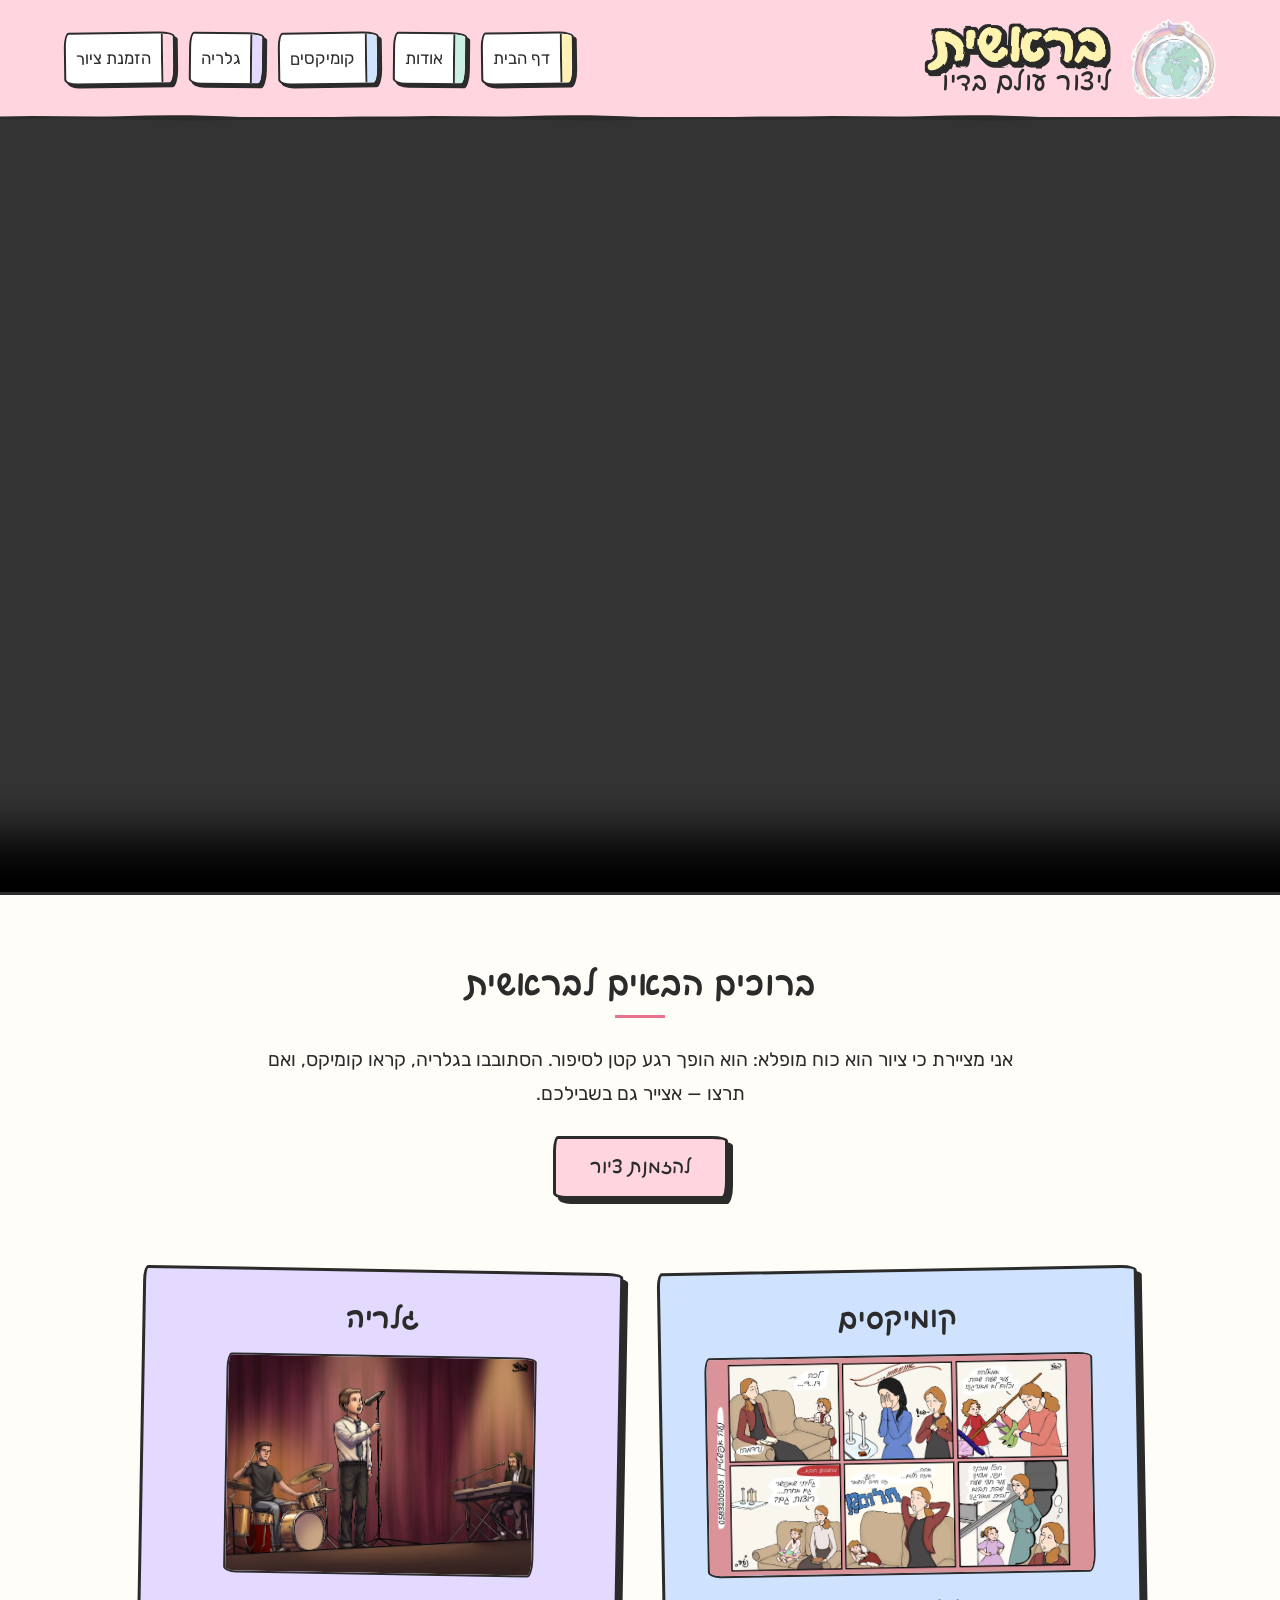
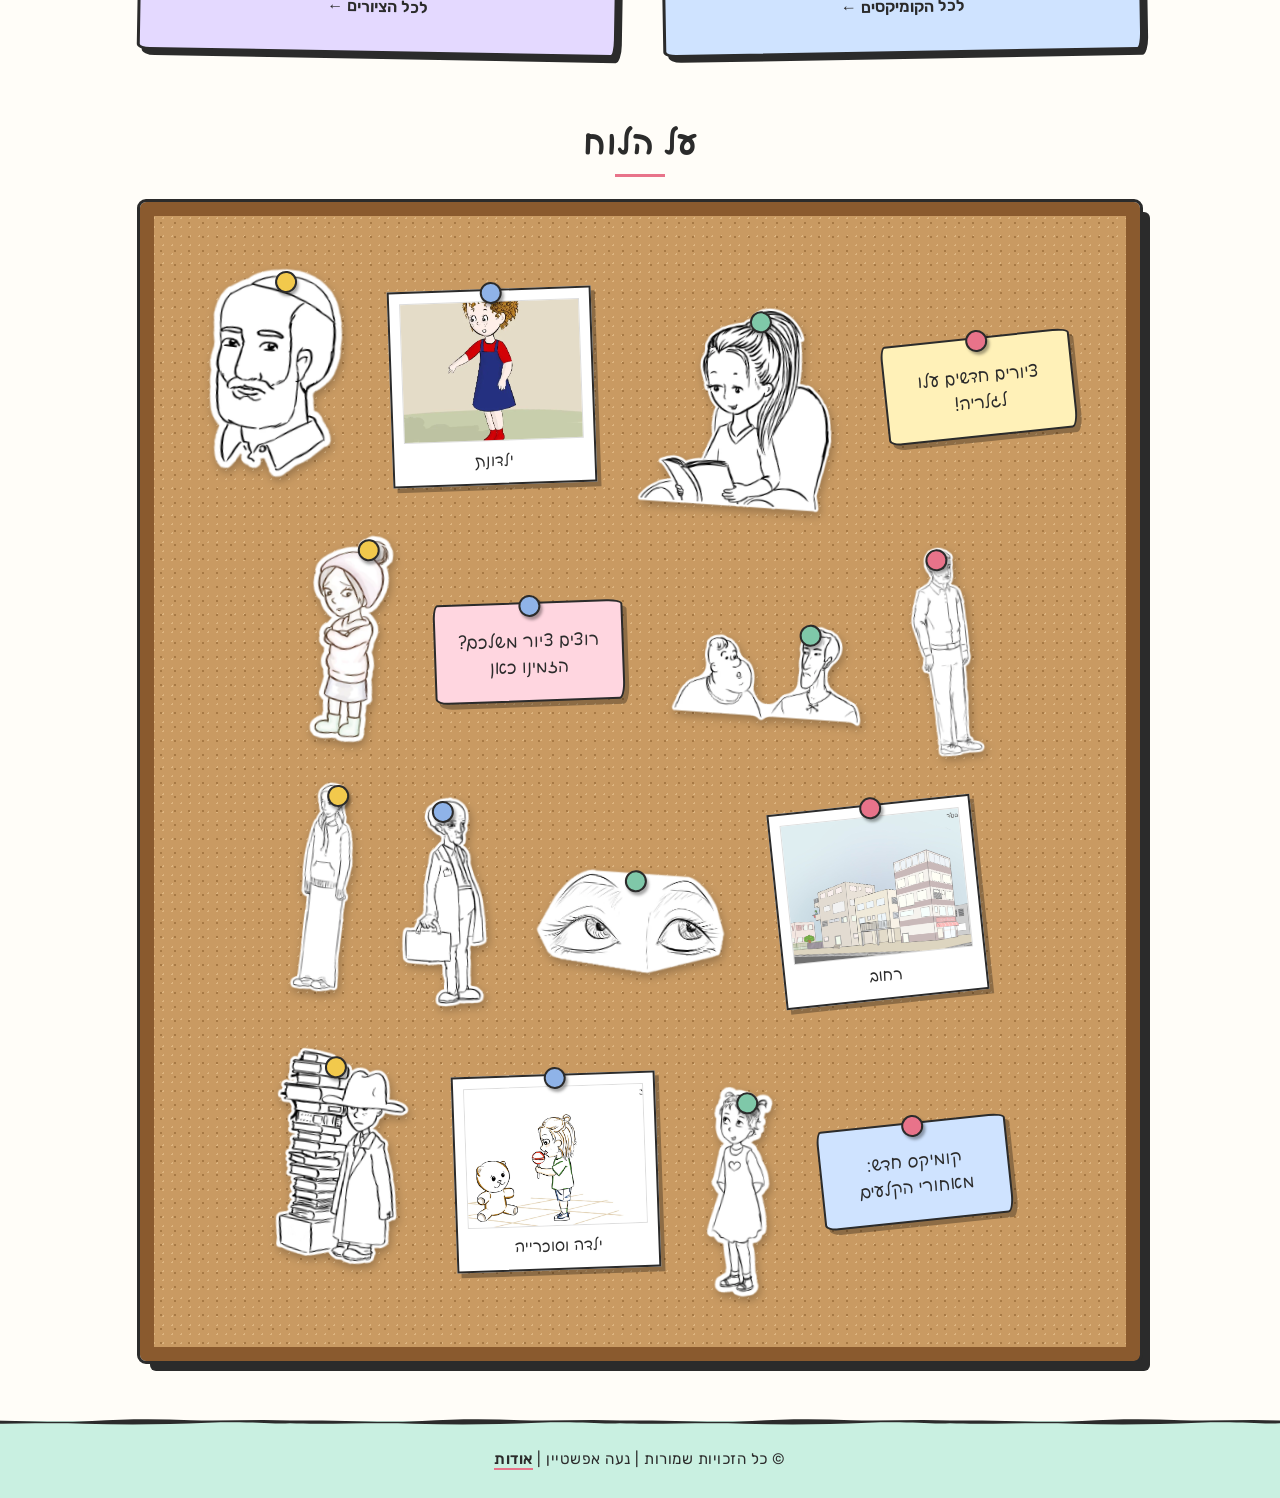
==== index.html @ 01d3e65c "Add explanatory comments to HTML and CSS files" ====
<!DOCTYPE html>
<!-- DOCTYPE: אומר לדפדפן שזה מסמך HTML5, כדי שיציג אותו לפי התקן העדכני -->

<!-- lang="he": שפת הדף עברית (עוזר לקוראי מסך ולמנועי חיפוש).
     dir="rtl": כיוון הכתיבה מימין לשמאל, כך שכל הדף "מתחיל" מצד ימין -->
<html lang="he" dir="rtl">

<!-- ===== head: מידע על הדף. שום דבר כאן לא מוצג בתוך הדף עצמו ===== -->
<head>
    <!-- קידוד התווים: UTF-8 מאפשר להציג עברית ותווים מיוחדים בלי ג'יבריש -->
    <meta charset="UTF-8">

    <!-- viewport: חובה לאתר רספונסיבי. אומר לטלפון להציג את הדף ברוחב המסך האמיתי
         ולא "להקטין" אתר של מחשב. בלי השורה הזו ה-media queries לא יעבדו נכון בטלפון -->
    <meta name="viewport" content="width=device-width, initial-scale=1.0">

    <!-- הכותרת שמופיעה בלשונית של הדפדפן -->
    <title>דף הבית | בראשית</title>

    <!-- favicon: האייקון הקטן שמופיע בלשונית ליד הכותרת -->
    <link rel="icon" href="favicon.ico">

    <!-- קובץ העיצוב המשותף לכל הדפים (צבעים, גופנים, כותרת עליונה, תפריט, כותרת תחתונה).
         הנתיב מתחיל ב-css/ כי index.html נמצא בתיקייה הראשית -->
    <link rel="stylesheet" href="css/style.css">

    <!-- עיצובים ששייכים רק לדף הזה. הוא נטען אחרי style.css,
         ולכן כלל כאן יכול "לדרוס" כלל משותף עם אותו סלקטור -->
    <link rel="stylesheet" href="css/index.css">
</head>

<!-- ===== body: כל מה שמוצג בדף ===== -->
<body>
    <!-- פילטר SVG לשם האתר: קו מתאר "חי" ורועד כמו דיו, וצל מודפס.
         ה-SVG עצמו לא נראה (class="svg-defs" מקטין אותו לגודל 0 ב-CSS).
         הוא רק "מגדיר" פילטר בשם ink-outline, וה-CSS מפעיל אותו על שם האתר
         בעזרת filter: url(#ink-outline).
         aria-hidden="true": קוראי מסך מדלגים עליו, כי אין בו תוכן -->
    <svg class="svg-defs" aria-hidden="true">
        <!-- x, y, width, height: מגדילים את "השטח" של הפילטר מעבר לאותיות,
             כדי שהקו והצל שבולטים החוצה לא ייחתכו -->
        <filter id="ink-outline" x="-10%" y="-20%" width="125%" height="150%">
            <!-- רעש אקראי שגורם לקווים "לרעוד" -->
            <feTurbulence type="fractalNoise" baseFrequency="0.06" numOctaves="2" seed="4" result="noise"/>
            <!-- קו המתאר: צורת האותיות מורחבת ב-3 פיקסלים -->
            <feMorphology in="SourceAlpha" operator="dilate" radius="3" result="thick"/>
            <!-- מזיזים את הצורה המורחבת לפי הרעש, כך שהקו לא ישר לגמרי -->
            <feDisplacementMap in="thick" in2="noise" scale="4" result="wobbly"/>
            <!-- צובעים את הקו בצבע הדיו (אפור כהה מאוד) -->
            <feFlood flood-color="#2b2b2b" result="ink"/>
            <feComposite in="ink" in2="wobbly" operator="in" result="outline"/>
            <!-- צל מודפס: אותו קו, מוזז הצידה -->
            <feOffset in="outline" dx="3" dy="3" result="shadow"/>
            <!-- המילוי הצבעוני רועד יחד עם הקו -->
            <feDisplacementMap in="SourceGraphic" in2="noise" scale="4" result="fill"/>
            <!-- מניחים את השכבות זו על זו: למטה הצל, מעליו הקו, ולמעלה המילוי -->
            <feMerge>
                <feMergeNode in="shadow"/>
                <feMergeNode in="outline"/>
                <feMergeNode in="fill"/>
            </feMerge>
        </filter>
    </svg>

    <!-- ===== header: הכותרת הראשית. זהה בכל דפי האתר =====
         ב-CSS היא flex בשורה: לוגו, שם האתר ותפריט זה לצד זה -->
    <header>
        <!-- הלוגו עטוף בקישור לדף הבית, כמו שההנחיות דורשות.
             alt: טקסט חלופי שמוקרא לעיוורים ומוצג אם התמונה לא נטענת -->
        <a href="index.html"><img src="assets/images/logo.webp" alt="לוגו בראשית" class="logo"></a>

        <!-- div שמקבץ את שם האתר והסלוגן, כדי שיעמדו אחד מעל השני כיחידה אחת -->
        <div class="brand">
            <!-- h1: הכותרת החשובה ביותר בדף. יש רק h1 אחד בכל דף -->
            <h1>בראשית</h1>
            <p class="slogan">ליצור עולם בדיו</p>
        </div>

        <!-- nav: תגית סמנטית לתפריט ניווט. בתוכה רשימה לא ממוספרת (ul),
             וכל פריט ברשימה (li) הוא קישור לדף אחר.
             ב-CSS הרשימה הופכת לשורה של כפתורים (display: flex) -->
        <nav>
            <ul>
                <!-- מ-index.html נכנסים לתיקיית pages, ולכן הנתיבים מתחילים ב-pages/ -->
                <li><a href="index.html">דף הבית</a></li>
                <li><a href="pages/about.html">אודות</a></li>
                <li><a href="pages/comics.html">קומיקסים</a></li>
                <li><a href="pages/gallery.html">גלריה</a></li>
                <li><a href="pages/order.html">הזמנת ציור</a></li>
            </ul>
        </nav>
    </header>

    <!-- ===== main: התוכן המרכזי של הדף =====
         class="home": לדף הבית יש תבנית שונה (ההנחיות מאפשרות זאת):
         אין "דף" לבן אחד, וכל section מעוצב לעצמו. העיצוב ב-css/index.css -->
    <main class="home">

        <!-- 1. הסרטון פותח את הדף: מתחיל לבד, בלי קול, בלולאה -->
        <section class="hero-video">
            <!-- תכונות הסרטון:
                 controls    - מציג כפתורי ניגון, עצירה ומסך מלא
                 autoplay    - מתחיל לבד כשהדף נטען
                 muted       - בלי קול (דפדפנים מאפשרים autoplay רק לסרטון מושתק)
                 loop        - חוזר להתחלה כשהוא נגמר
                 playsinline - בטלפון מתנגן בתוך הדף ולא פותח מסך מלא -->
            <video controls autoplay muted loop playsinline>
                <!-- source: קובץ הסרטון וסוג הקובץ, כדי שהדפדפן ידע אם הוא יכול לנגן אותו -->
                <source src="assets/files/process.mp4" type="video/mp4">
                <!-- הטקסט הזה מוצג רק בדפדפן ישן שלא מכיר את תגית video -->
                הדפדפן שלך לא תומך בהצגת סרטונים.
            </video>
        </section>

        <!-- 2. ברוכים הבאים: כותרת משנה (h2), פסקה (p) וכפתור -->
        <section class="welcome">
            <h2>ברוכים הבאים לבראשית</h2>
            <p>אני מציירת כי ציור הוא כוח מופלא: הוא הופך רגע קטן לסיפור. הסתובבו בגלריה, קראו קומיקס, ואם תרצו — אצייר גם בשבילכם.</p>
            <!-- זה קישור רגיל (a), שמעוצב כמו כפתור בעזרת class="btn" -->
            <a href="pages/order.html" class="btn">להזמנת ציור</a>
        </section>

        <!-- 3. כרטיסים לשני דפי הציורים.
             כל כרטיס הוא קישור (a) אחד גדול, כך שלחיצה בכל מקום בכרטיס מעבירה לדף.
             ב-CSS: section.cards הוא flex בשורה, ובטלפון עובר לעמודה -->
        <section class="cards">
            <a href="pages/comics.html" class="card">
                <h3>קומיקסים</h3>
                <img src="assets/images/comics/shabbat-72.webp" alt="קומיקס שבת">
                <!-- span: תגית "ריקה" בלי משמעות, רק כדי לעצב את הטקסט הזה בנפרד -->
                <span>לכל הקומיקסים ←</span>
            </a>
            <a href="pages/gallery.html" class="card">
                <h3>גלריה</h3>
                <img src="assets/images/gallery/stage.jpg" alt="על הבמה">
                <span>לכל הציורים ←</span>
            </a>
        </section>

        <!-- 4. לוח השעם: מדבקות ופתקים נעוצים בנעצים.
             div.corkboard הוא flex בשורה עם גלישה (flex-wrap), כך שהפריטים
             מסתדרים בכמה שורות לפי רוחב המסך.
             יש שלושה סוגי פריטים, וכולם מקבלים class="pinned" (נעוץ בנעץ):
             - pinned note     : פתק צבעוני עם טקסט (pink / blue משנים את הצבע)
             - pinned polaroid : תמונה מודפסת עם שוליים לבנים וכיתוב
             - pinned + img.sticker : מדבקה (ציור עם שוליים לבנים ורקע שקוף)
             style="--px: ...; --py: ...;" - משתני CSS (נושא הלמידה העצמית):
             המיקום המדויק של הנעץ על הנייר של כל מדבקה, באחוזים מהרוחב ומהגובה.
             ה-CSS קורא אותם ב-var(--px) ו-var(--py). לפתקים אין משתנים,
             ולכן הנעץ שלהם במקום ברירת המחדל: באמצע הקצה העליון.
             alt="" במדבקות: הן קישוט בלבד, ולכן קורא מסך ידלג עליהן -->
        <section class="board-section">
            <h2>על הלוח</h2>
            <div class="corkboard">
                <a href="pages/gallery.html" class="pinned note">ציורים חדשים עלו לגלריה!</a>
                <a href="pages/gallery.html" class="pinned" style="--px: 57.2%; --py: 6.5%;"><img src="assets/images/stickers/reading-girl.webp" alt="" class="sticker"></a>
                <a href="pages/gallery.html" class="pinned polaroid"><img src="assets/images/gallery/curly-girl.webp" alt="ילדונת"><span>ילדונת</span></a>
                <a href="pages/comics.html" class="pinned" style="--px: 50.0%; --py: 5.6%;"><img src="assets/images/stickers/bearded-man.webp" alt="" class="sticker"></a>
                <a href="pages/gallery.html" class="pinned" style="--px: 50.0%; --py: 5.4%;"><img src="assets/images/stickers/family-father.webp" alt="" class="sticker"></a>
                <a href="pages/gallery.html" class="pinned" style="--px: 69.4%; --py: 7.9%;"><img src="assets/images/stickers/duo.webp" alt="" class="sticker"></a>
                <a href="pages/order.html" class="pinned note pink">רוצים ציור משלכם? הזמינו כאן</a>
                <a href="pages/gallery.html" class="pinned" style="--px: 63.7%; --py: 6.5%;"><img src="assets/images/stickers/winter-girl.webp" alt="" class="sticker"></a>
                <a href="pages/gallery.html" class="pinned polaroid"><img src="assets/images/gallery/street.jpg" alt="רחוב"><span>רחוב</span></a>
                <a href="pages/comics.html" class="pinned" style="--px: 49.9%; --py: 8.0%;"><img src="assets/images/stickers/eyes-3.webp" alt="" class="sticker"></a>
                <a href="pages/gallery.html" class="pinned" style="--px: 50.7%; --py: 6.0%;"><img src="assets/images/stickers/professor.webp" alt="" class="sticker"></a>
                <a href="pages/gallery.html" class="pinned" style="--px: 49.6%; --py: 5.4%;"><img src="assets/images/stickers/family-mother.webp" alt="" class="sticker"></a>
                <a href="pages/comics.html" class="pinned note blue">קומיקס חדש: מאחורי הקלעים</a>
                <a href="pages/gallery.html" class="pinned" style="--px: 50.0%; --py: 6.9%;"><img src="assets/images/stickers/family-toddler.webp" alt="" class="sticker"></a>
                <a href="pages/gallery.html" class="pinned polaroid"><img src="assets/images/gallery/girl-lollipop.jpg" alt="ילדה וסוכרייה"><span>ילדה וסוכרייה</span></a>
                <a href="pages/gallery.html" class="pinned" style="--px: 39.3%; --py: 6.9%;"><img src="assets/images/stickers/books-boy.webp" alt="" class="sticker"></a>
            </div>
        </section>

    </main>

    <!-- ===== footer: הכותרת התחתונה. זהה בכל הדפים =====
         &copy; היא "ישות" (entity) של HTML שמציגה את הסימן ©.
         כמו שההנחיות דורשות: זכויות שמורות + קישור לדף האודות -->
    <footer>
        <p>&copy; כל הזכויות שמורות | נעה אפשטיין  | <a href="pages/about.html">אודות</a></p>
    </footer>
</body>
</html>
---- css/style.css ----
/* ===== עיצוב משותף לכל דפי האתר ===== */
/* כל ששת הדפים מקושרים לקובץ הזה עם <link rel="stylesheet">.
   כאן נמצא כל מה שחוזר בכמה דפים: צבעים, גופנים, הכותרת העליונה, התפריט, התוכן המרכזי,
   הכותרת התחתונה, הכפתורים, כרטיסי המוצרים וחלון התצוגה.
   עיצוב ששייך רק לדף אחד נמצא בקובץ של אותו דף (index.css, about.css וכו').
   סגנון: סטודיו / גלריה בנגיעת קומיקס — גופן אלגנטי, צבעי פסטל, קווי דיו עבים וצל "מודפס" */

/* גופנים מגוגל-פונטס (שניהם תומכים בעברית):
   Playpen Sans Hebrew — כתב יד: שם האתר, הסלוגן, הכותרות והפתקים
   Rubik — עגול ונקי: הטקסט הרגיל, התפריט והכפתורים
   @import טוען קובץ CSS נוסף מגוגל, שמגדיר את הגופנים. הוא חייב להיות בראש הקובץ.
   wght@500;600;800: אילו עוביים של הגופן להוריד.
   display=swap: עד שהגופן נטען מוצג גופן גיבוי, כדי שהטקסט לא יהיה שקוף.
   הגופנים נטענים רק כשיש אינטרנט; בלי אינטרנט מוצג גופן הגיבוי (Arial) */
@import url('https://fonts.googleapis.com/css2?family=Playpen+Sans+Hebrew:wght@500;600;800&family=Rubik:wght@400;500;700&display=swap');

/* ----- משתנים: כל הצבעים במקום אחד. משנים כאן ← משתנה בכל האתר ----- */
/* :root הוא האלמנט הראשי של הדף (html). משתנה שמוגדר כאן מוכר בכל הדפים ובכל האלמנטים.
   שם של משתנה מתחיל תמיד בשני מקפים, ומשתמשים בו עם var(), למשל color: var(--ink) */
:root {
    /* הגופנים — משנים כאן ומשתנה בכל האתר.
       אחרי הגופן הראשי באים גופני גיבוי, למקרה שהראשי לא נטען */
    --font-hand: 'Playpen Sans Hebrew', 'Varela Round', Arial, sans-serif;
    --font-text: 'Rubik', Arial, sans-serif;

    /* צבעים בקוד הקסדצימלי: # ואחריו 6 תווים - שניים לאדום, שניים לירוק, שניים לכחול */
    --ink: #2b2b2b;          /* "דיו": טקסט, קווים ומסגרות */
    --paper: #fffdf8;        /* רקע בצבע נייר */
    --white: #ffffff;
    --pink: #ffd6e0;
    --yellow: #fff1b8;
    --mint: #c9f0e1;
    --blue: #cfe3ff;
    --lavender: #e4d9ff;
    --accent: #e8738a;       /* צבע הדגשה: ורוד-אלמוג, כהה מספיק לטקסט וקווים */

    /* משתנה יכול להשתמש במשתנה אחר: אם משנים את --ink, גם הקווים והצללים משתנים */
    --line: 3px solid var(--ink);            /* קו דיו עבה (עובי, סוג קו, צבע)  */
    --thin: 2px solid var(--ink);            /* קו דיו דק                       */
    --shadow: 5px 5px 0 var(--ink);          /* צל חד בסגנון קומיקס: 5 ימינה, 5 למטה, בלי טשטוש */

    /* פינות לא שוות — המסגרת נראית כאילו צוירה ביד ולא בסרגל.
       ב-border-radius אפשר לתת 4 ערכים (פינה-פינה), ואחרי הלוכסן עוד 4 לגובה של כל פינה,
       כך שכל פינה מקבלת עיגול "סגלגל" אחר */
    --hand: 14px 4px 18px 6px / 6px 16px 4px 20px;
    --hand-2: 5px 16px 6px 13px / 15px 5px 18px 6px;

    /* קו מכחול: עובי משתנה בין 3 ל-5 פיקסלים, נשמר כתמונת SVG בתוך ה-CSS.
       data:image/svg+xml - במקום קישור לקובץ תמונה, התמונה עצמה כתובה כאן כטקסט */
    --brush: url("data:image/svg+xml,%3Csvg xmlns='http://www.w3.org/2000/svg' width='400' height='10' viewBox='0 0 400 10' preserveAspectRatio='none'%3E%3Cpath d='M0 4 C40 2 80 5 120 3.5 S200 2 240 4.5 S330 3 400 4 L400 7 C360 8.5 300 6 250 7.5 S150 8.5 100 6.5 S30 8 0 7 Z' fill='%232b2b2b'/%3E%3C/svg%3E");
}

/* * = כל האלמנטים בדף.
   margin ו-padding מאופסים, כי לכל דפדפן יש ברירות מחדל קצת שונות.
   box-sizing: border-box - הרוחב (width) כולל את ה-padding והמסגרת,
   כך ש-width: 100% באמת נכנס ברוחב ולא בולט החוצה */
* {
    margin: 0;
    padding: 0;
    box-sizing: border-box;
}

/* body: ההגדרות הבסיסיות של כל הטקסט בדף. אלמנטים בתוכו "יורשים" את הגופן והצבע */
body {
    font-family: var(--font-text);
    font-size: 1rem;        /* rem = יחסית לגודל הגופן של הדפדפן (בדרך כלל 16px) */
    font-weight: 400;       /* עובי רגיל */
    color: var(--ink);
    line-height: 1.75;      /* גובה שורה: פי 1.75 מגודל האות, נוח לקריאה */
    background-color: var(--paper);
    position: relative;     /* המדבקות המפוזרות (position: absolute) ממוקמות ביחס ל-body */
    overflow-x: hidden;     /* מדבקה שבולטת מהצד לא תיצור גלילה לרוחב */
    /* הכותרת התחתונה תמיד בתחתית המסך, גם בדף קצר:
       min-height: 100vh - גובה מינימלי של כל המסך (vh = אחוז מגובה המסך),
       display: flex + flex-direction: column - הכותרת, התוכן והכותרת התחתונה זה מתחת לזה,
       והתוכן (container) מקבל flex: 1 ומתמלא עד הסוף */
    min-height: 100vh;
    display: flex;
    flex-direction: column;
}

/* כמה סלקטורים מופרדים בפסיק = אותו עיצוב לכולם */
h1, h2, h3 {
    font-family: var(--font-hand);
    font-weight: 600;
    line-height: 1.2;
}

/* כותרת משנה עם קו קצר בצבע ההדגשה מתחתיה */
h2 {
    font-size: 2.1rem;
    margin-bottom: 25px;
}

/* ::after - פסאודו-אלמנט: "אלמנט מדומה" שנוצר רק ב-CSS, אחרי התוכן של h2.
   content: "" חובה כדי שהוא יופיע (כאן ריק, כי רוצים רק קו).
   display: block - כדי שיהיה בשורה משלו ויקבל רוחב וגובה */
h2::after {
    content: "";
    display: block;
    width: 50px;
    height: 3px;
    margin-top: 10px;
    background-color: var(--accent);
}

h3 {
    font-size: 1.4rem;
    margin-bottom: 10px;
}

p {
    margin-bottom: 14px;
    max-width: 65ch;        /* ch = רוחב של תו אחד. שורות של עד 65 תווים — נוח לקריאה */
}

a {
    color: var(--accent);
}

/* ----- כותרת ראשית ----- */
/* flex בשורה: לוגו, שם האתר ותפריט זה לצד זה.
   align-items: center - כולם ממורכזים לגובה (ציר הרוחב של השורה).
   gap - רווח קבוע בין הפריטים.
   padding: 18px 5% - ערך ראשון למעלה ולמטה, שני לצדדים (באחוזים מרוחב המסך) */
header {
    display: flex;
    align-items: center;
    gap: 18px;
    padding: 18px 5%;
    background-color: var(--pink);
    position: sticky;       /* הכותרת נשארת למעלה בזמן גלילה */
    top: 0;                 /* ...צמודה לקצה העליון של המסך */
    z-index: 20;            /* "שכבה": מספר גבוה = מעל אלמנטים אחרים, כך שהתוכן נגלל מתחתיה */
}

/* קו המכחול מתחת לכותרת.
   position: absolute - ממוקם ביחס ל-header (שהוא sticky, ולכן משמש "אבא" למיקום).
   left: 0 ו-right: 0 - נמתח לכל הרוחב. bottom: -5px - בולט קצת מתחת לכותרת.
   background-repeat: repeat-x - תמונת המכחול חוזרת לאורך, אבל לא לגובה */
header::after {
    content: "";
    position: absolute;
    left: 0;
    right: 0;
    bottom: -5px;
    height: 9px;
    background-image: var(--brush);
    background-size: 400px 100%;
    background-repeat: repeat-x;
}

/* שם האתר: אותיות בצהוב בהיר עם קו דיו "חי" מסביב.
   header h1 - סלקטור צאצא: רק h1 שנמצא בתוך header */
header h1 {
    font-family: var(--font-hand);
    font-weight: 800;
    font-size: 3.2rem;
    letter-spacing: -1px;   /* אותיות צפופות */
    line-height: 1.1;
    padding: 0 6px;
    color: #fff3b0;         /* המילוי: צהוב בהיר */
    /* קו המתאר, הרעידה והצל מגיעים מפילטר ה-SVG שבראש כל דף (id="ink-outline") */
    filter: url(#ink-outline);
}

/* הסלוגן מתחת לשם האתר. נקודה לפני השם = סלקטור של class */
.slogan {
    margin: -6px 0 0;       /* margin שלילי מושך את הסלוגן למעלה, צמוד לשם האתר */
    font-family: var(--font-hand);
    font-weight: 500;
    font-size: 1.6rem;
    line-height: 1.2;
    letter-spacing: 0.5px;
    color: var(--ink);
}

/* תגית ה-SVG עצמה לא תופסת מקום בדף.
   (לא משתמשים ב-display: none, כי אז הדפדפן לא היה מפעיל את הפילטר שבתוכה) */
.svg-defs {
    position: absolute;
    width: 0;
    height: 0;
}

/* הלוגו. transition - כשמשהו משתנה (כאן transform), השינוי קורה בהדרגה במשך 0.4 שניות */
.logo {
    height: 80px;
    display: block;
    transition: transform 0.4s;
}

/* :hover - כשהעכבר מעל הלוגו, הוא מסתובב קצת (rotate במעלות, מינוס = נגד כיוון השעון) */
.logo:hover {
    transform: rotate(-6deg);
}

/* ----- העוטף של התוכן המרכזי ----- */
/* align-items: flex-start - התוכן מתחיל למעלה ולא נמתח לגובה.
   flex: 1 - "תגדל" ותתפוס את כל הגובה הפנוי ב-body, וכך דוחף את ה-footer למטה */
.container {
    display: flex;
    align-items: flex-start;
    padding: 50px 6%;
    flex: 1;                /* תופס את כל הגובה הפנוי ודוחף את ה-footer למטה */
}

/* התפריט בתוך הכותרת, נדחף לצד השמאלי.
   margin-right: auto - כל המקום הפנוי מימין לתפריט הופך לרווח, ולכן הוא נדחף שמאלה */
nav {
    margin-right: auto;
}

/* list-style: none - מבטל את הנקודות של הרשימה.
   flex + flex-wrap: wrap - הכפתורים בשורה, ואם אין מקום - יורדים לשורה הבאה */
nav ul {
    list-style: none;
    display: flex;
    flex-wrap: wrap;
    gap: 14px;
}

/* כל קישור בתפריט מקבל צבע פסטל משלו — משתנה --c לפי nth-child.
   :nth-child(1) - הילד הראשון מבין האחים שלו, (2) - השני, וכן הלאה.
   כאן משתמשים במשתנה מקומי: --c מוגדר על כל li, וכל מה שבתוכו יכול להשתמש בו */
nav li:nth-child(1) { --c: var(--yellow); }
nav li:nth-child(2) { --c: var(--mint); }
nav li:nth-child(3) { --c: var(--blue); }
nav li:nth-child(4) { --c: var(--lavender); }
nav li:nth-child(5) { --c: var(--pink); }

/* הטיה זעירה לסירוגין — כאילו הכפתורים הודבקו ביד.
   odd = אי-זוגיים (1, 3, 5), even = זוגיים (2, 4) */
nav li:nth-child(odd)  a { rotate: -0.8deg; }
nav li:nth-child(even) a { rotate: 0.6deg; }

/* כל קישור בתפריט נראה כמו כפתור.
   display: block - הקישור תופס את כל השטח של הכפתור, ולא רק את הטקסט.
   position: relative - כדי שפס הצבע (::before, שהוא absolute) ימוקם ביחס לכפתור.
   padding: 10px 22px 10px 10px - למעלה, ימין, למטה, שמאל (עם כיוון השעון).
   בצד ימין יש יותר מקום, בשביל פס הצבע.
   text-decoration: none - בלי קו תחתון */
nav a {
    display: block;
    position: relative;
    padding: 10px 22px 10px 10px;
    font-size: 1.05rem;
    color: var(--ink);
    text-decoration: none;
    background-color: var(--white);
    border: var(--thin);
    border-radius: var(--hand-2);
    box-shadow: 3px 3px 0 var(--ink);
    /* כמה מעברים, מופרדים בפסיק: לכל תכונה זמן משלה */
    transition: background-color 0.3s, transform 0.2s, box-shadow 0.2s;
}

/* פס צבע בצד ימין של כל כפתור. הצבע מגיע מהמשתנה --c של ה-li */
nav a::before {
    content: "";
    position: absolute;
    right: 0;
    top: 0;
    width: 10px;
    height: 100%;
    background-color: var(--c);
    border-left: var(--thin);
    border-radius: 0 12px 4px 0 / 0 5px 14px 0;
}

/* במעבר עכבר: הכפתור נצבע ו"נלחץ" לתוך הצל.
   translate(3px, 3px) מזיז אותו 3 ימינה ו-3 למטה, והצל מתאפס - נראה כמו לחיצה */
nav a:hover {
    background-color: var(--c);
    transform: translate(3px, 3px);
    box-shadow: 0 0 0 var(--ink);
}

/* ----- התוכן המרכזי ----- */
/* main נראה כמו "דף" לבן עם מסגרת דיו וצל מודפס */
main {
    width: 100%;
    background-color: var(--white);
    border: var(--line);
    border-radius: var(--hand);
    box-shadow: 8px 8px 0 var(--ink);   /* צל מודפס — נגיעת הקומיקס */
    padding: 45px 50px;
}

/* סלקטור מתקדם:
   main > section - section שהוא ילד ישיר של main
   + section      - section שבא מיד אחרי section אחר
   כך הרווח נוסף רק בין חלקים, ולא מעל החלק הראשון */
main > section + section {
    margin-top: 60px;       /* רווח בין חלקים באותו דף */
}

/* ----- כותרת תחתונה ----- */
/* position: relative - כדי שקו המכחול (::before) ימוקם ביחס ל-footer */
footer {
    text-align: center;
    padding: 25px;
    background-color: var(--mint);
    position: relative;
    font-size: 0.95rem;
    letter-spacing: 0.5px;
}

/* קו המכחול מעל הכותרת התחתונה.
   transform: scaleX(-1) הופך אותו כמו במראה, כדי שלא ייראה זהה לקו העליון */
footer::before {
    content: "";
    position: absolute;
    left: 0;
    right: 0;
    top: -4px;
    height: 9px;
    background-image: var(--brush);
    background-size: 330px 100%;
    background-repeat: repeat-x;
    transform: scaleX(-1);
}

/* max-width: none - מבטל את הגבלת הרוחב של p (65ch), כדי שהטקסט יהיה במרכז כל הרוחב */
footer p {
    max-width: none;
    margin: 0;
}

/* הקישור לאודות: בלי קו תחתון רגיל, ובמקומו מסגרת תחתונה בצבע ההדגשה */
footer a {
    color: var(--ink);
    font-weight: 600;
    text-decoration: none;
    border-bottom: 2px solid var(--accent);
}

footer a:hover {
    color: var(--accent);
}

/* ----- כפתור בסגנון קומיקס (בדף הבית, בטופס ההזמנה ובדף הסיום) ----- */
/* display: inline-block - נשאר בתוך השורה כמו טקסט, אבל מקבל padding ומידות כמו בלוק.
   cursor: pointer - סמן של "יד" כשעוברים עליו, כמו בקישור */
.btn {
    display: inline-block;
    padding: 12px 34px;
    font-family: var(--font-hand);
    font-size: 1.2rem;
    font-weight: 500;
    color: var(--ink);
    text-decoration: none;
    background-color: var(--pink);
    border: var(--line);
    border-radius: var(--hand-2);
    box-shadow: var(--shadow);
    cursor: pointer;
    transition: transform 0.2s, box-shadow 0.2s, background-color 0.2s;
}

/* במעבר עכבר: הכפתור "נלחץ" לתוך הצל ונצבע בצהוב */
.btn:hover {
    background-color: var(--yellow);
    transform: translate(3px, 3px);
    box-shadow: 1px 1px 0 var(--ink);
}

/* ----- ציור-מדבקה: הצל נוצר כאן, המדבקה עצמה בקובץ התמונה ----- */
/* filter: drop-shadow - צל שעוקב אחרי הצורה של התמונה (ולא ריבוע כמו box-shadow),
   כי לתמונת המדבקה יש רקע שקוף.
   rgba(0, 0, 0, 0.25) - שחור עם שקיפות של 25% */
.sticker {
    max-width: 100%;
    filter: drop-shadow(2px 4px 5px rgba(0, 0, 0, 0.25));
    transition: transform 0.4s, filter 0.4s;
}

/* במעבר עכבר: המדבקה מסתובבת קצת, גדלה ב-4% (scale) והצל מתרחק - כאילו מתרוממת */
.sticker:hover {
    transform: rotate(-2deg) scale(1.04);
    filter: drop-shadow(5px 9px 10px rgba(0, 0, 0, 0.22));
}

/* ----- מדבקות מפוזרות על האתר ----- */
/* position: absolute - יוצאות מהזרימה הרגילה וממוקמות ביחס ל-body.
   width: 7% - רוחב יחסי למסך, ו-min-width כדי שלא יהיו קטנות מדי.
   z-index: 30 - מעל הכותרת העליונה (20).
   rotate נפרד מ-transform, כך שה-hover של .sticker (שמשנה את transform) לא מבטל את ההטיה */
.deco {
    position: absolute;
    width: 7%;
    min-width: 60px;
    z-index: 30;
}

/* המיקום של כל מדבקה: top/bottom - מרחק מלמעלה/מלמטה, left/right - מרחק מהצד */
.deco-1 { top: 150px;  left: 1%;  rotate: -10deg; }   /* פינה שמאלית עליונה של הדף */
.deco-2 { top: 55%;    right: 0.5%; rotate: 7deg;  }   /* בצד ימין, באמצע הדף */
.deco-3 { bottom: 10px; left: 2%; rotate: 12deg;  }   /* למטה, "מודבקת" על הכותרת התחתונה */

/* ----- כרטיסי מוצר: אותו עיצוב בדף הגלריה ובדף הקומיקסים ----- */
/* הרשת: כרטיסים בשורה, וכרטיס שלא נכנס יורד לשורה הבאה.
   gap: 45px 35px - רווח של 45 בין שורות ו-35 בין כרטיסים באותה שורה */
.products {
    display: flex;
    flex-wrap: wrap;
    justify-content: center;    /* השורה האחרונה (החלקית) במרכז */
    gap: 45px 35px;
    margin-top: 25px;
}

/* כרטיס אחד: תמונה, שם, שורת תיאור וקישור — זה מתחת לזה.
   הכרטיס הוא גם פריט בתוך הרשת (flex: 1 1 210px), וגם מכל flex בעצמו (בעמודה).
   flex: 1 1 210px הוא קיצור של שלוש תכונות:
     flex-grow: 1   - מותר לו לגדול כדי למלא מקום פנוי בשורה
     flex-shrink: 1 - מותר לו להתכווץ אם אין מספיק מקום
     flex-basis: 210px - הרוחב שממנו מתחילים לחשב */
.product {
    flex: 1 1 210px;            /* רוחב בסיס 210px, וכל כרטיס "גדל" כדי למלא את השורה */
    max-width: 280px;           /* ...אבל לא יותר מזה, כדי שכרטיס בודד בשורה לא יימתח */
    display: flex;
    flex-direction: column;     /* הפריטים בתוך הכרטיס זה מתחת לזה */
    align-items: center;        /* ...וממורכזים לרוחב */
    text-align: center;
}

/* align-self: stretch - רק ה-figure נמתח לכל הרוחב, למרות ש-align-items: center על הכרטיס */
.product figure {
    align-self: stretch;        /* התמונה ברוחב כל הכרטיס */
    margin-bottom: 16px;
}

/* כל תמונה במסגרת של "דף מודפס".
   הקישור הוא flex עם align-items ו-justify-content במרכז:
   כך התמונה תמיד באמצע המסגרת, גם אם היא רחבה או גבוהה.
   height: 250px - כל המסגרות באותו גובה, כדי שהשורה תהיה מסודרת.
   cursor: zoom-in - סמן של זכוכית מגדלת, כי לחיצה מגדילה את התמונה */
.product figure a {
    display: flex;
    align-items: center;
    justify-content: center;
    height: 250px;
    padding: 10px;
    background-color: var(--white);
    border: var(--thin);
    border-radius: var(--hand-2);
    box-shadow: var(--shadow);
    cursor: zoom-in;
    transition: transform 0.25s, box-shadow 0.25s;
}

/* הטיה קטנה ושונה לכל כרטיס.
   :nth-child(3n+1) - הכרטיסים 1, 4, 7, 10... (כל שלישי, החל מהראשון)
   :nth-child(3n+2) - 2, 5, 8...   :nth-child(3n) - 3, 6, 9... */
.product:nth-child(3n+1) figure a { rotate: -1.5deg; }
.product:nth-child(3n+2) figure a { rotate: 1deg; }
.product:nth-child(3n)   figure a { rotate: -0.5deg; }

/* במעבר עכבר: המסגרת "מתרוממת" - זזה למעלה, גדלה קצת והצל מתרחק */
.product figure a:hover {
    transform: translate(-2px, -5px) scale(1.03);
    box-shadow: 8px 10px 0 var(--ink);
}

/* התמונה נכנסת למסגרת בלי להתעוות.
   max-width ו-max-height: 100% - לא גדולה מהמסגרת.
   object-fit: contain - שומרת על היחס בין רוחב לגובה, בלי חיתוך ובלי מתיחה */
.product img {
    display: block;
    max-width: 100%;
    max-height: 100%;
    object-fit: contain;
}

/* שם המוצר עם "מרקר" צהוב:
   linear-gradient - מעבר צבעים. כאן הוא חד: עד 55% מהגובה שקוף, ומשם צהוב,
   כך שרק החצי התחתון של הטקסט צבוע - כמו סימון במרקר */
.product h3 {
    margin-bottom: 4px;
    padding: 0 12px;
    font-size: 1.2rem;
    background: linear-gradient(transparent 55%, var(--yellow) 55%);   /* "מרקר" עדין */
}

/* שורת התיאור: קטנה ובאפור */
.product p {
    margin-bottom: 8px;
    font-size: 0.9rem;
    color: #6b665e;
}

/* הקישור לטופס ההזמנה: קו תחתון ורוד במקום הקו הרגיל */
.product-link {
    font-size: 0.95rem;
    font-weight: 500;
    text-decoration: none;
    border-bottom: 2px solid var(--pink);
}

.product-link:hover {
    border-bottom-color: var(--accent);
}

/* ----- תצוגה בתוך האתר (lightbox) — CSS בלבד, בעזרת :target ----- */
/* כל חלון מוסתר; כשלוחצים על קישור #v-3 הכתובת משתנה, והחלון עם id="v-3" הופך ל-:target ומוצג.
   position: fixed - ממוקם ביחס למסך עצמו (לא לדף), ולא זז כשגוללים.
   inset: 0 - קיצור של top, right, bottom ו-left שווים ל-0: החלון ממלא את כל המסך.
   z-index: 100 - מעל כל השאר.
   display: none - מוסתר כברירת מחדל */
.lightbox {
    position: fixed;
    inset: 0;
    z-index: 100;
    display: none;
    align-items: center;
    justify-content: center;
    padding: 30px 70px;
}

/* :target - נבחר רק החלון שה-id שלו כתוב בסוף הכתובת אחרי #.
   הוא הופך ל-flex (גלוי), והתמונה ממורכזת בו לגובה ולרוחב.
   animation - מפעיל את האנימציה lb-in במשך 0.3 שניות.
   ease-out: מהיר בהתחלה ומאט בסוף */
.lightbox:target {
    display: flex;
    animation: lb-in 0.3s ease-out;
}

/* @keyframes - הגדרת אנימציה בשם lb-in: מאיפה מתחילים (from) ולאן מגיעים (to).
   החלון מופיע בעדינות: משקוף לגמרי (opacity: 0) ומעט קטן, לגלוי ובגודל מלא */
@keyframes lb-in {
    from { opacity: 0; transform: scale(0.96); }
    to   { opacity: 1; transform: scale(1); }
}

/* הרקע הכהה — גם הוא קישור, כך שלחיצה מחוץ לתמונה סוגרת.
   position: absolute + inset: 0 - ממלא את כל החלון.
   rgba(43, 43, 43, 0.85) - צבע הדיו עם 85% אטימות: רואים קצת את הדף מאחור */
.lb-bg {
    position: absolute;
    inset: 0;
    background-color: rgba(43, 43, 43, 0.85);
    cursor: zoom-out;
}

/* המסגרת הלבנה של התמונה.
   position: relative - נותן לה "שכבה" מעל הרקע הכהה (שהוא absolute) */
.lightbox figure {
    position: relative;      /* מעל הרקע */
    padding: 12px 12px 6px;
    background-color: white;
    border: var(--line);
    border-radius: var(--hand-2);
    box-shadow: 8px 8px 0 #000;
    text-align: center;
}

/* התמונה בגדול: עד 82% מרוחב המסך (vw) ו-78% מגובהו (vh), כך שתמיד נכנסת במסך.
   margin: 0 auto - מירכוז לרוחב */
.lightbox img {
    display: block;
    max-width: 82vw;
    max-height: 78vh;
    margin: 0 auto;
}

.lightbox figcaption {
    margin-top: 6px;
    font-family: var(--font-hand);
    font-size: 1.2rem;
}

/* כפתורי סגירה וחצים — עיגולים בסגנון האתר.
   border-radius: 50% על ריבוע (50x50) הופך אותו לעיגול.
   display: flex + center - הסימן (✕ או החץ) באמצע העיגול */
.lb-x,
.lb-prev,
.lb-next {
    position: absolute;
    z-index: 2;
    width: 50px;
    height: 50px;
    display: flex;
    align-items: center;
    justify-content: center;
    font-size: 1.6rem;
    font-weight: bold;
    color: var(--ink);
    text-decoration: none;
    background-color: var(--yellow);
    border: var(--thin);
    border-radius: 50%;
    box-shadow: 3px 3px 0 #000;
    transition: transform 0.2s;
}

.lb-x:hover,
.lb-prev:hover,
.lb-next:hover {
    transform: scale(1.12);
}

/* מיקום כל כפתור בחלון.
   top: 50% + margin-top: -25px (חצי מגובה הכפתור) - ממרכז את החץ בדיוק באמצע הגובה */
.lb-x    { top: 18px; left: 18px; background-color: var(--pink); }
.lb-prev { right: 12px; top: 50%; margin-top: -25px; }
.lb-next { left: 12px;  top: 50%; margin-top: -25px; }

/* החצים מצוירים ב-CSS (ולא כתו טקסט), כדי שהדפדפן לא "יהפוך" אותם בדף מימין לשמאל:
   ריבוע קטן עם שני קווים (למעלה ומשמאל), מסובב כך שהפינה מצביעה החוצה */
.lb-prev::before,
.lb-next::before {
    content: "";
    width: 13px;
    height: 13px;
    border-top: 3px solid var(--ink);
    border-left: 3px solid var(--ink);
}

.lb-prev::before { rotate: 135deg; margin-right: 6px; }   /* מצביע ימינה */
.lb-next::before { rotate: -45deg; margin-left: 6px; }    /* מצביע שמאלה */

/* ----- רספונסיביות ----- */
/* @media (max-width: ...) - הכללים בפנים פועלים רק כשרוחב המסך קטן או שווה לערך.
   הם באים בסוף הקובץ, ולכן דורסים את הכללים הרגילים שלמעלה */

/* מסך בינוני (טאבלט): עד 1000 פיקסלים */
@media (max-width: 1000px) {
    header h1 {
        font-size: 2.7rem;
    }

    main {
        padding: 35px 30px;
    }
}

/* מסך צר (טלפון): עד 700 פיקסלים */
@media (max-width: 700px) {
    header {
        position: relative; /* בטלפון הכותרת לא נדבקת, כדי לא לתפוס חצי מסך */
        flex-wrap: wrap;    /* התפריט יורד לשורה משלו מתחת לשם האתר */
        gap: 12px;
    }

    .logo {
        height: 60px;
    }

    header h1 {
        font-size: 2.2rem;
    }

    .slogan {
        font-size: 1.2rem;
        margin-top: 0;
    }

    /* העוטף עובר לעמודה, ופחות ריווח בצדדים */
    .container {
        flex-direction: column;
        padding: 20px 4%;
        gap: 25px;
    }

    nav,
    main {
        width: 100%;
    }

    nav {
        margin: 0 0 6px;
    }

    /* כפתורי התפריט ממורכזים בשורה שלהם */
    nav ul {
        justify-content: center;
        gap: 10px;
    }

    nav a {
        font-size: 1rem;
        padding: 6px 20px 6px 10px;
    }

    main {
        padding: 25px 20px;
        box-shadow: var(--shadow);
    }

    h2 {
        font-size: 1.7rem;
    }

    .deco {
        width: 15%;
        opacity: 0.6;     /* שקיפות 60%: במסך קטן המדבקות לא יסתירו את התוכן */
    }

    .deco-1 {
        display: none;    /* בטלפון אין מקום ליד הכותרת */
    }

    /* כרטיסי המוצרים: קטנים יותר, כך שנכנסים שניים בשורה */
    .products {
        gap: 30px 20px;
    }

    .product {
        flex-basis: 140px;      /* כרטיסים קטנים יותר — שניים בשורה */
        max-width: 200px;
    }

    .product figure a {
        height: 170px;
    }

    /* בחלון התצוגה: יותר מקום למעלה לכפתור הסגירה, והחצים יורדים לתחתית המסך */
    .lightbox {
        padding: 70px 8px 20px;
    }

    .lightbox img {
        max-width: 92vw;
    }

    .lb-prev,
    .lb-next {
        top: auto;
        bottom: 14px;
        margin-top: 0;
    }
}
---- css/index.css ----
/* ===== עיצוב לדף הבית בלבד ===== */
/* העיצוב המשותף לכל הדפים נמצא ב-style.css.
   הקובץ הזה נטען אחריו, ולכן כאן אפשר "לדרוס" כללים משותפים בשביל דף הבית בלבד.
   לדף הבית יש תבנית שונה (ההנחיות מאפשרות זאת): אין "דף" לבן אחד, וכל חלק מעוצב לעצמו */

/* ----- main בדף הבית: בלי "דף" לבן — כל חלק מעוצב בנפרד ----- */
/* main.home - main שיש לו גם class="home" (רק בדף הבית).
   מבטלים את הרקע, המסגרת והצל שהוגדרו ל-main ב-style.css */
main.home {
    width: 100%;
    background: none;
    border: none;
    box-shadow: none;
    padding: 20px 5% 60px;   /* למעלה, צדדים, למטה */
}

/* .home > section - כל section שהוא ילד ישיר של main.home.
   max-width: 1000px - לא רחב מדי במסך גדול.
   margin: 0 auto - "auto" בצדדים ממרכז אותו לרוחב */
.home > section {
    max-width: 1000px;
    margin: 0 auto;
}

/* רווח בין חלק לחלק (section שבא אחרי section) */
.home > section + section {
    margin-top: 70px;
}

.home h2 {
    display: block;
    text-align: center;
}

/* הקו הקצר מתחת לכותרת (מוגדר ב-style.css) עובר למרכז: margin אוטומטי בצדדים */
.home h2::after {
    margin: 10px auto 0;     /* הקו מתחת לכותרת — במרכז */
}

/* ----- 1. הסרטון שפותח את הדף: לכל רוחב המסך ולכל הגובה שמתחת לכותרת ----- */
/* width: 100vw - כל רוחב המסך (vw = אחוז מרוחב המסך).
   calc() - חישוב בתוך CSS. 50% - 50vw זה מספר שלילי, שמושך את הסרטון ימינה
   עד קצה המסך, למרות שהוא בתוך main שיש לו ריווח בצדדים */
.home > .hero-video {
    max-width: none;
    width: 100vw;
    margin-right: calc(50% - 50vw);   /* "בורח" מהריווח של main אל קצוות המסך */
    margin-top: -20px;
    background-color: #fdfdfb;        /* אותו צבע כמו רקע הסרטון — המסגרת נעלמת */
    border-bottom: var(--line);
}

.hero-video video {
    display: block;
    width: 100%;
    height: calc(100vh - 125px);      /* כל המסך פחות גובה הכותרת */
    object-fit: contain;              /* כל הציור נראה, בלי חיתוך */
}

/* ----- 2. ברוכים הבאים ----- */
.welcome {
    text-align: center;
}

/* margin: 0 auto 25px - למעלה 0, בצדדים אוטומטי (מירכוז), למטה 25 */
.welcome p {
    margin: 0 auto 25px;
    font-size: 1.2rem;
}

/* ----- 3. שני כרטיסים: קומיקסים וגלריה ----- */
/* flex בשורה: שני הכרטיסים זה לצד זה */
.cards {
    display: flex;
    gap: 40px;
}

/* flex: 1 - כל כרטיס תופס חלק שווה מהשורה, כך ששניהם באותו רוחב.
   display: block - הקישור (a) מתנהג כמו בלוק ומקבל padding ומסגרת */
.card {
    flex: 1;
    display: block;
    padding: 30px;
    text-align: center;
    color: var(--ink);
    text-decoration: none;
    border: var(--line);
    border-radius: var(--hand-2);
    box-shadow: var(--shadow);
    transition: transform 0.25s, box-shadow 0.25s;
}

/* לכל כרטיס צבע רקע והטיה משלו, לפי המיקום שלו (nth-child) */
.card:nth-child(1) { background-color: var(--blue);     rotate: -1deg; }
.card:nth-child(2) { background-color: var(--lavender); rotate: 1deg; }

/* במעבר עכבר הכרטיס "מתרומם" - זז למעלה והצל מתרחק */
.card:hover {
    transform: translate(-3px, -6px);
    box-shadow: 9px 11px 0 var(--ink);
}

.card h3 {
    font-size: 1.8rem;
}

/* margin: 18px auto - רווח למעלה ולמטה, ומירכוז לרוחב */
.card img {
    display: block;
    max-width: 100%;
    max-height: 220px;
    margin: 18px auto;
    border: var(--thin);
    border-radius: var(--hand-2);
    background-color: white;
}

.card span {
    font-weight: 600;
}

/* ----- 4. לוח השעם ----- */
/* flex בשורה עם גלישה: הפריטים מסתדרים בכמה שורות.
   justify-content ו-align-items: center - הפריטים במרכז, לרוחב ולגובה.
   gap: 40px 50px - 40 בין שורות, 50 בין פריטים בשורה */
.corkboard {
    position: relative;
    min-height: 380px;
    padding: 50px 40px;
    display: flex;
    flex-wrap: wrap;
    justify-content: center;
    align-items: center;
    gap: 40px 50px;
    /* מרקם שעם: צבע חום + נקודות כהות ובהירות.
       radial-gradient - מעבר צבעים עגול מהמרכז החוצה. כאן הוא יוצר נקודה קטנה,
       וכי התמונה חוזרת על עצמה (background-size), מתקבלת רשת של נקודות.
       שתי שכבות של נקודות, מופרדות בפסיק, כל אחת בגודל ובמיקום אחר */
    background-color: #c99a62;
    background-image:
        radial-gradient(#a87a45 1.5px, transparent 1.5px),
        radial-gradient(#ddb47f 1px, transparent 1px);
    background-size: 14px 14px, 9px 9px;
    background-position: 0 0, 5px 7px;
    /* מסגרת עץ עם קו דיו.
       outline - קו נוסף מחוץ למסגרת (border), שלא תופס מקום */
    border: 14px solid #8a5a2e;
    outline: 3px solid var(--ink);
    border-radius: 6px;
    box-shadow: 10px 10px 0 var(--ink);
}

/* כל פריט על הלוח (מדבקה או פתק) "נעוץ" בנעץ.
   position: relative - כדי שהנעץ (::before, שהוא absolute) ימוקם ביחס לפריט */
.pinned {
    position: relative;
    display: block;
    transition: transform 0.25s;
}

/* הנעץ: ברירת המחדל — באמצע הקצה העליון (פתקים ותמונות).
   במדבקות, המיקום המדויק על הנייר מגיע מהמשתנים --px ו---py שכתובים על כל מדבקה
   (ב-HTML: style="--px: 57.2%; --py: 6.5%;").
   var(--px, 50%) - ערך גיבוי: אם אין --px (בפתקים), משתמשים ב-50%.
   calc(var(--py, 0%) - 9px) - מעלים את הנעץ בחצי מהגובה שלו, כדי שהמרכז שלו יהיה בנקודה.
   margin-left: -9px - אותו דבר לרוחב: מזיזים חצי נעץ, כדי שיהיה ממורכז על הנקודה.
   background-color: var(--pin, var(--accent)) - צבע הנעץ מהמשתנה --pin, ואם אין - צבע ההדגשה */
.pinned::before {
    content: "";
    position: absolute;
    top: calc(var(--py, 0%) - 9px);
    left: var(--px, 50%);
    width: 18px;
    height: 18px;
    margin-left: -9px;
    border-radius: 50%;
    border: 2px solid var(--ink);
    background-color: var(--pin, var(--accent));
    box-shadow: 2px 3px 3px rgba(0, 0, 0, 0.35);
    z-index: 2;
}

/* כל פריט בזווית ובצבע נעץ אחר.
   4n+1 = פריטים 1, 5, 9...   4n+2 = 2, 6, 10...   4n+3 = 3, 7, 11...   4n = 4, 8, 12...
   margin-top חיובי או שלילי מזיז חלק מהפריטים למטה או למעלה, כדי שהלוח ייראה "מבולגן" וטבעי */
.pinned:nth-child(4n+1) { rotate: -6deg; --pin: var(--accent); }
.pinned:nth-child(4n+2) { rotate: 4deg;  --pin: #7fc8a9; margin-top: 40px; }
.pinned:nth-child(4n+3) { rotate: -2deg; --pin: #8fb3e8; }
.pinned:nth-child(4n)   { rotate: 7deg;  --pin: #f2c94c; margin-top: -30px; }

/* במעבר עכבר הפריט גדל קצת ועולה מעל השכנים שלו (z-index) */
.pinned:hover {
    transform: scale(1.06);
    z-index: 3;
}

/* כל המדבקות בגודל דומה, בלי קשר לצורה שלהן:
   רוחב וגובה מקסימליים, והתמונה שומרת על היחס שלה */
.pinned img {
    display: block;
    max-height: 210px;
    max-width: 190px;
}

/* פתק נייר על הלוח */
.note {
    width: 190px;
    padding: 25px 18px 18px;
    font-family: var(--font-hand);
    font-size: 1.1rem;
    line-height: 1.5;
    text-align: center;
    color: var(--ink);
    text-decoration: none;
    background-color: var(--yellow);
    border: var(--thin);
    border-radius: var(--hand-2);
    box-shadow: 4px 5px 0 rgba(0, 0, 0, 0.3);
}

/* .note.pink (בלי רווח) - אלמנט שיש לו גם class="note" וגם class="pink" */
.note.pink {
    background-color: var(--pink);
}

.note.blue {
    background-color: var(--blue);
}

/* "תמונה מודפסת" נעוצה בלוח: מסגרת לבנה ושוליים רחבים למטה */
.polaroid {
    padding: 10px 10px 8px;
    background-color: white;
    border: var(--thin);
    box-shadow: 4px 5px 0 rgba(0, 0, 0, 0.3);
    text-align: center;
    color: var(--ink);
    text-decoration: none;
}

/* התמונה בתוך הפולרויד בגודל קבוע.
   max-width / max-height: none - מבטלים את ההגבלה של .pinned img שלמעלה.
   object-fit: cover - התמונה ממלאת את כל המסגרת, ומה שלא נכנס נחתך (בלי עיוות) */
.pinned.polaroid img {
    width: 180px;
    max-width: none;
    max-height: none;
    height: 140px;
    object-fit: cover;
    border: 1px solid #ddd;
}

/* הכיתוב מתחת לתמונה. span הוא inline כברירת מחדל, ו-display: block שם אותו בשורה משלו */
.polaroid span {
    display: block;
    margin-top: 6px;
    font-family: var(--font-hand);
}

/* ----- טלפון ----- */
/* הכללים כאן פועלים רק במסך ברוחב 700 פיקסלים או פחות */
@media (max-width: 700px) {
    .home > section + section {
        margin-top: 50px;
    }

    /* שני הכרטיסים עוברים מהשורה לעמודה: אחד מתחת לשני */
    .cards {
        flex-direction: column;
        gap: 25px;
    }

    /* לוח השעם: פחות ריווח ומסגרת דקה יותר */
    .corkboard {
        padding: 35px 15px;
        gap: 30px 20px;
        border-width: 10px;
        box-shadow: 6px 6px 0 var(--ink);
    }

    /* מדבקות, פתקים ותמונות קטנים יותר */
    .pinned img {
        max-height: 140px;
        max-width: 120px;
    }

    .note {
        width: 150px;
        font-size: 1rem;
    }

    .pinned.polaroid img {
        width: 120px;
        height: 95px;
    }

    .hero-video video {
        height: auto;                 /* בטלפון: לפי היחס של הסרטון */
    }

    /* בטלפון מבטלים את ההזזות למעלה ולמטה, כדי שהלוח יהיה מסודר יותר */
    .pinned:nth-child(4n+2),
    .pinned:nth-child(4n) {
        margin-top: 0;
    }
}
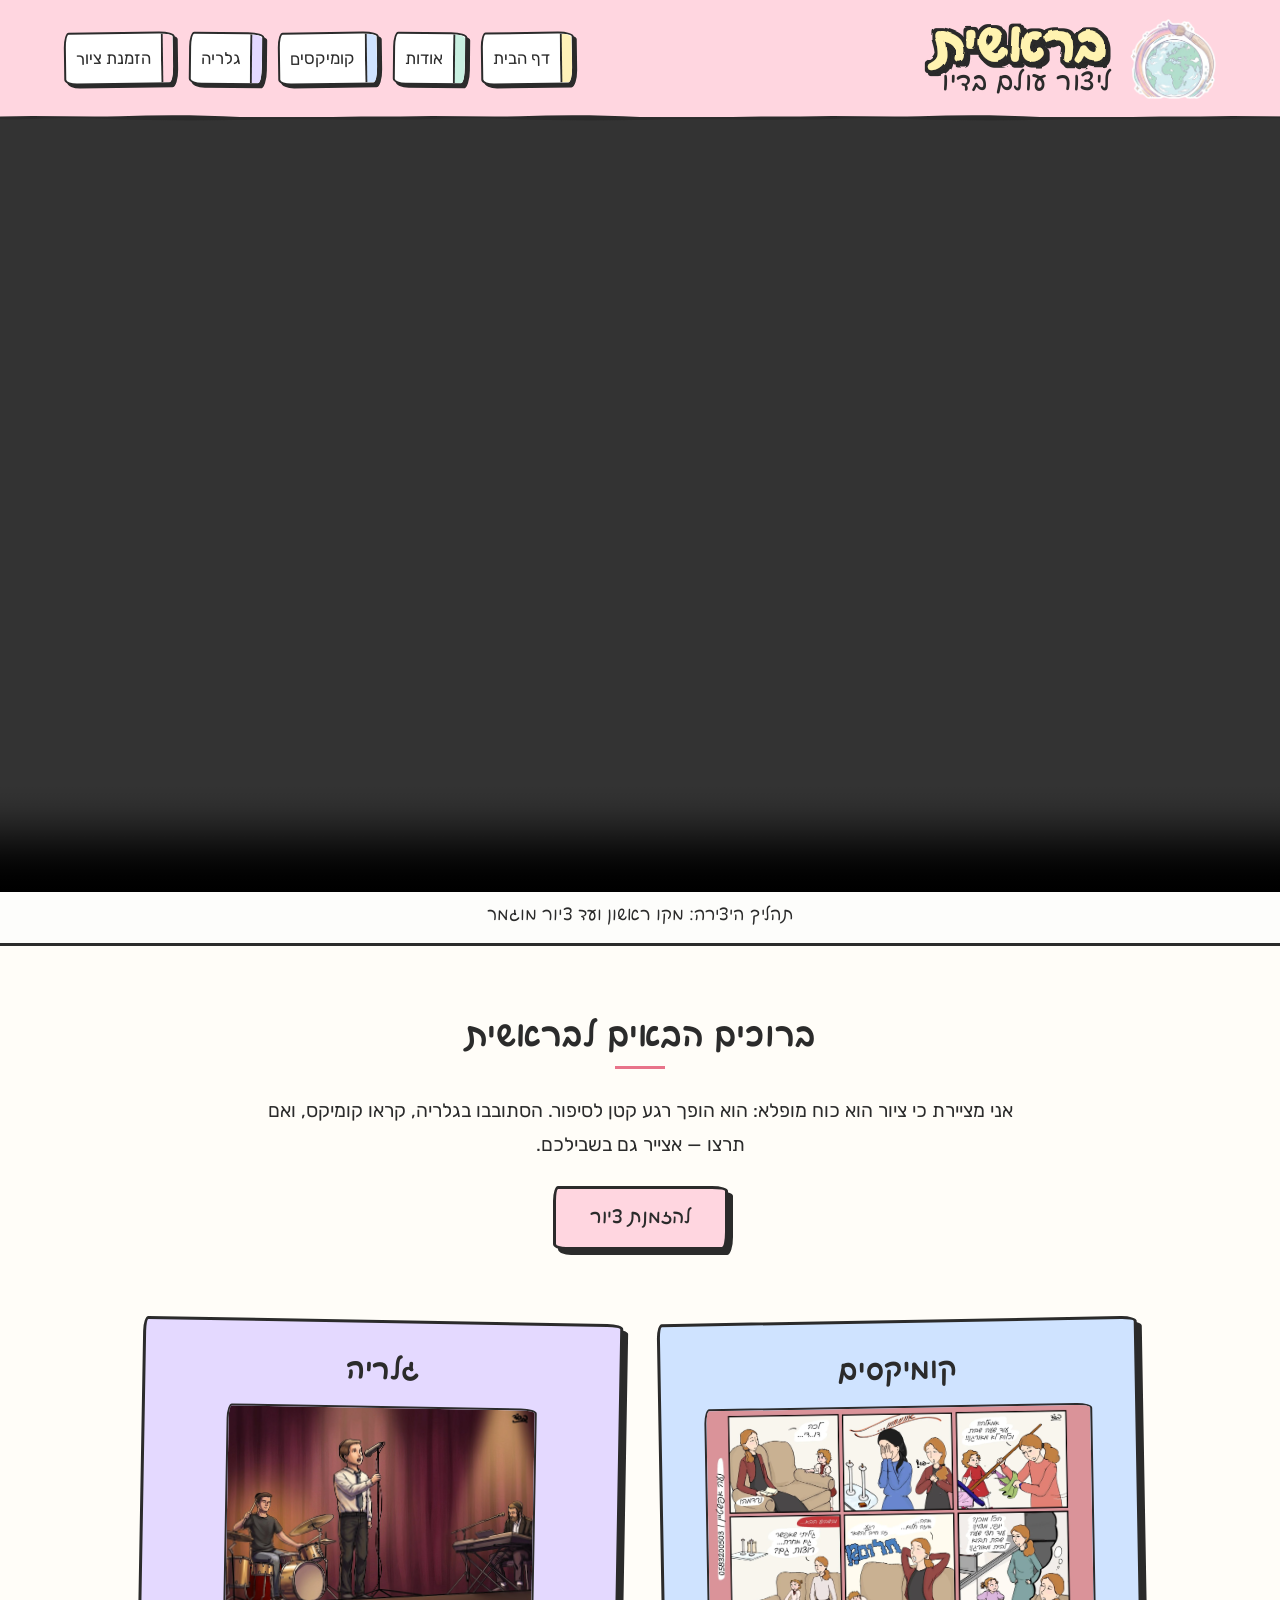
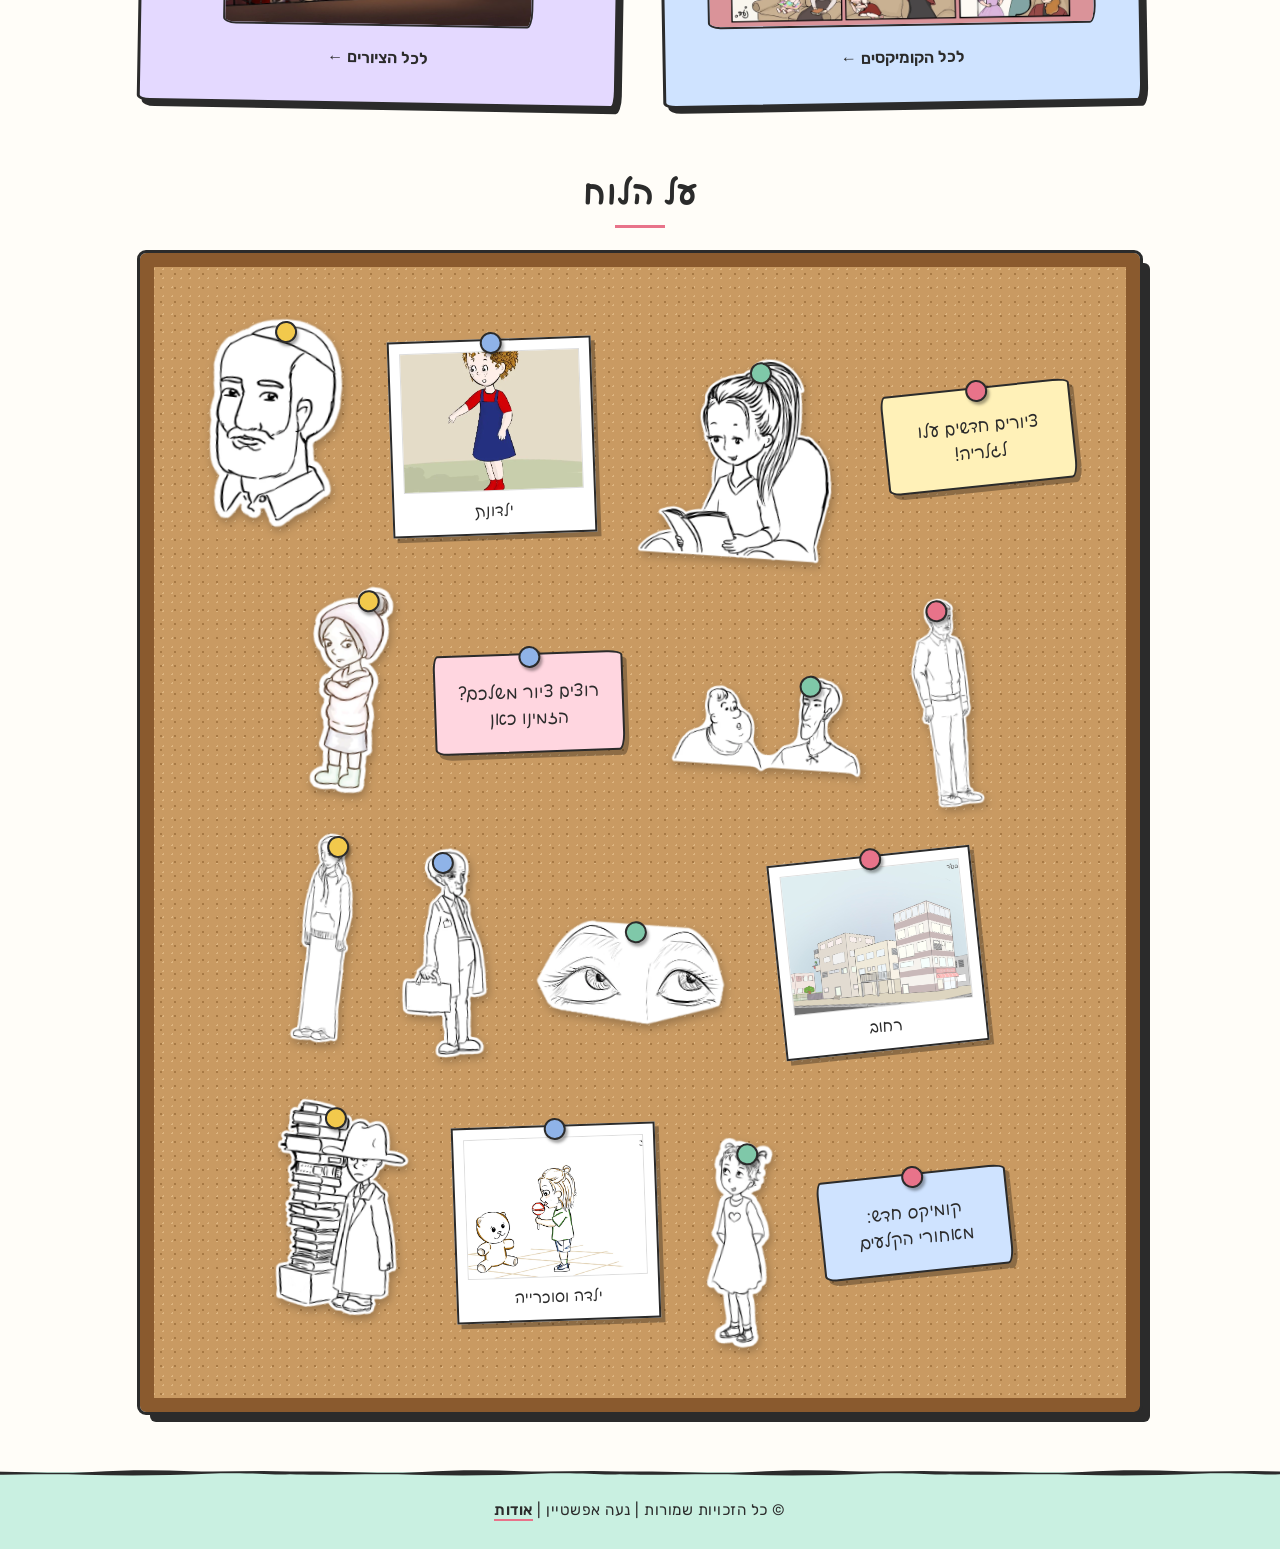
==== commit 908db7d5: "Semantic HTML, accessibility and SEO fixes - Header: logo, site name and slogan are one link to the " ====
--- a/index.html
+++ b/index.html
@@ -16,6 +16,10 @@
 
     <!-- הכותרת שמופיעה בלשונית של הדפדפן -->
     <title>דף הבית | בראשית</title>
+
+    <!-- description: תיאור קצר של הדף. גוגל מציג אותו בתוצאות החיפוש, מתחת לקישור לאתר.
+         לכל דף יש תיאור משלו, שמסביר מה יש בדף הזה דווקא -->
+    <meta name="description" content="בראשית – האתר של נעה אפשטיין, מאיירת: גלריית ציורים, קומיקסים ומדבקות, ואפשרות להזמין ציור אישי.">
 
     <!-- favicon: האייקון הקטן שמופיע בלשונית ליד הכותרת -->
     <link rel="icon" href="favicon.ico">
@@ -65,16 +69,23 @@
     <!-- ===== header: הכותרת הראשית. זהה בכל דפי האתר =====
          ב-CSS היא flex בשורה: לוגו, שם האתר ותפריט זה לצד זה -->
     <header>
-        <!-- הלוגו עטוף בקישור לדף הבית, כמו שההנחיות דורשות.
-             alt: טקסט חלופי שמוקרא לעיוורים ומוצג אם התמונה לא נטענת -->
-        <a href="index.html"><img src="assets/images/logo.webp" alt="לוגו בראשית" class="logo"></a>
-
-        <!-- div שמקבץ את שם האתר והסלוגן, כדי שיעמדו אחד מעל השני כיחידה אחת -->
-        <div class="brand">
-            <!-- h1: הכותרת החשובה ביותר בדף. יש רק h1 אחד בכל דף -->
-            <h1>בראשית</h1>
-            <p class="slogan">ליצור עולם בדיו</p>
-        </div>
+        <!-- הלוגו, שם האתר והסלוגן עטופים יחד בקישור אחד לדף הבית (a.brand-link):
+             לחיצה בכל מקום על האזור הזה מובילה לדף הבית, כמו שההנחיות דורשות ללוגו.
+             alt="" בלוגו: לקישור כבר יש טקסט (שם האתר והסלוגן), שהוא "שם הקישור".
+             alt נוסף כמו "לוגו בראשית" היה גורם לקורא מסך להקריא "בראשית" פעמיים.
+             ב-CSS הקישור הוא flex בשורה: הלוגו ליד שם האתר -->
+        <a href="index.html" class="brand-link">
+            <img src="assets/images/logo.webp" alt="" class="logo" width="360" height="333">
+
+            <!-- div שמקבץ את שם האתר והסלוגן, כדי שיעמדו אחד מעל השני כיחידה אחת -->
+            <div class="brand">
+                <!-- h1: הכותרת החשובה ביותר בדף, ויש רק אחת בכל דף.
+                     בדף הבית ה-h1 הוא שם האתר, כי הדף הזה עוסק באתר כולו.
+                     בשאר הדפים שם האתר הוא פסקה (p.site-name), וה-h1 הוא כותרת הדף עצמו -->
+                <h1 class="site-name">בראשית</h1>
+                <p class="slogan">ליצור עולם בדיו</p>
+            </div>
+        </a>
 
         <!-- nav: תגית סמנטית לתפריט ניווט. בתוכה רשימה לא ממוספרת (ul),
              וכל פריט ברשימה (li) הוא קישור לדף אחר.
@@ -96,8 +107,10 @@
          אין "דף" לבן אחד, וכל section מעוצב לעצמו. העיצוב ב-css/index.css -->
     <main class="home">
 
-        <!-- 1. הסרטון פותח את הדף: מתחיל לבד, בלי קול, בלולאה -->
-        <section class="hero-video">
+        <!-- 1. הסרטון פותח את הדף: מתחיל לבד, בלי קול, בלולאה.
+             figure: תגית סמנטית לתוכן מוצג (תמונה, סרטון) עם כיתוב משלו (figcaption).
+             (section מתאים לחלק בדף שיש לו כותרת. לסרטון אין כותרת, ולכן figure מתאים יותר) -->
+        <figure class="hero-video">
             <!-- תכונות הסרטון:
                  controls    - מציג כפתורי ניגון, עצירה ומסך מלא
                  autoplay    - מתחיל לבד כשהדף נטען
@@ -110,7 +123,9 @@
                 <!-- הטקסט הזה מוצג רק בדפדפן ישן שלא מכיר את תגית video -->
                 הדפדפן שלך לא תומך בהצגת סרטונים.
             </video>
-        </section>
+            <!-- figcaption: הכיתוב של הסרטון. עוזר גם לקוראי מסך וגם לגוגל להבין מה רואים בסרטון -->
+            <figcaption>תהליך היצירה: מקו ראשון ועד ציור מוגמר</figcaption>
+        </figure>
 
         <!-- 2. ברוכים הבאים: כותרת משנה (h2), פסקה (p) וכפתור -->
         <section class="welcome">
@@ -122,17 +137,19 @@
 
         <!-- 3. כרטיסים לשני דפי הציורים.
              כל כרטיס הוא קישור (a) אחד גדול, כך שלחיצה בכל מקום בכרטיס מעבירה לדף.
+             הכותרות כאן h2 (ולא h3), כי הכרטיסים לא שייכים לחלק "ברוכים הבאים" שמעליהם:
+             הם חלק עצמאי בדף, ולכן הכותרת שלהם באותה דרגה כמו "ברוכים הבאים" ו"על הלוח".
              ב-CSS: section.cards הוא flex בשורה, ובטלפון עובר לעמודה -->
         <section class="cards">
             <a href="pages/comics.html" class="card">
-                <h3>קומיקסים</h3>
-                <img src="assets/images/comics/shabbat-72.webp" alt="קומיקס שבת">
+                <h2>קומיקסים</h2>
+                <img src="assets/images/comics/shabbat-72.webp" alt="קומיקס שבת" width="1800" height="1013">
                 <!-- span: תגית "ריקה" בלי משמעות, רק כדי לעצב את הטקסט הזה בנפרד -->
                 <span>לכל הקומיקסים ←</span>
             </a>
             <a href="pages/gallery.html" class="card">
-                <h3>גלריה</h3>
-                <img src="assets/images/gallery/stage.jpg" alt="על הבמה">
+                <h2>גלריה</h2>
+                <img src="assets/images/gallery/stage.jpg" alt="על הבמה" width="1222" height="864">
                 <span>לכל הציורים ←</span>
             </a>
         </section>
@@ -144,40 +161,43 @@
              - pinned note     : פתק צבעוני עם טקסט (pink / blue משנים את הצבע)
              - pinned polaroid : תמונה מודפסת עם שוליים לבנים וכיתוב
              - pinned + img.sticker : מדבקה (ציור עם שוליים לבנים ורקע שקוף)
-             style="--px: ...; --py: ...;" - משתני CSS (נושא הלמידה העצמית):
+             pin-...: לכל מדבקה class משלה (pin-reading-girl וכו'), שמגדיר ב-index.css
+             שני משתני CSS (נושא הלמידה העצמית), px ו-py (עם שני מקפים לפני השם):
              המיקום המדויק של הנעץ על הנייר של כל מדבקה, באחוזים מהרוחב ומהגובה.
-             ה-CSS קורא אותם ב-var(--px) ו-var(--py). לפתקים אין משתנים,
-             ולכן הנעץ שלהם במקום ברירת המחדל: באמצע הקצה העליון.
-             alt="" במדבקות: הן קישוט בלבד, ולכן קורא מסך ידלג עליהן -->
+             ה-CSS קורא אותם בעזרת var(). (בתוך הערת HTML אסור לכתוב שני מקפים ברצף)
+             לפתקים אין משתנים, ולכן הנעץ שלהם במקום ברירת המחדל: באמצע הקצה העליון.
+             alt במדבקות: כל מדבקה היא התוכן היחיד של קישור, ולכן ה-alt שלה הוא "שם הקישור":
+             מה רואים ולאן הקישור מוביל. בלי alt, לקישור לא היה שם בכלל -
+             קורא מסך היה מקריא רק את הכתובת, וגוגל היה רואה קישור בלי טקסט -->
         <section class="board-section">
             <h2>על הלוח</h2>
             <div class="corkboard">
                 <a href="pages/gallery.html" class="pinned note">ציורים חדשים עלו לגלריה!</a>
-                <a href="pages/gallery.html" class="pinned" style="--px: 57.2%; --py: 6.5%;"><img src="assets/images/stickers/reading-girl.webp" alt="" class="sticker"></a>
-                <a href="pages/gallery.html" class="pinned polaroid"><img src="assets/images/gallery/curly-girl.webp" alt="ילדונת"><span>ילדונת</span></a>
-                <a href="pages/comics.html" class="pinned" style="--px: 50.0%; --py: 5.6%;"><img src="assets/images/stickers/bearded-man.webp" alt="" class="sticker"></a>
-                <a href="pages/gallery.html" class="pinned" style="--px: 50.0%; --py: 5.4%;"><img src="assets/images/stickers/family-father.webp" alt="" class="sticker"></a>
-                <a href="pages/gallery.html" class="pinned" style="--px: 69.4%; --py: 7.9%;"><img src="assets/images/stickers/duo.webp" alt="" class="sticker"></a>
+                <a href="pages/gallery.html" class="pinned pin-reading-girl"><img src="assets/images/stickers/reading-girl.webp" alt="ילדה קוראת – לגלריה" class="sticker" width="491" height="520"></a>
+                <a href="pages/gallery.html" class="pinned polaroid"><img src="assets/images/gallery/curly-girl.webp" alt="ילדונת" width="595" height="842"><span>ילדונת</span></a>
+                <a href="pages/comics.html" class="pinned pin-bearded-man"><img src="assets/images/stickers/bearded-man.webp" alt="איש עם זקן – לקומיקסים" class="sticker" width="308" height="484"></a>
+                <a href="pages/gallery.html" class="pinned pin-family-father"><img src="assets/images/stickers/family-father.webp" alt="אבא – לגלריה" class="sticker" width="150" height="520"></a>
+                <a href="pages/gallery.html" class="pinned pin-duo"><img src="assets/images/stickers/duo.webp" alt="שתי דמויות – לגלריה" class="sticker" width="520" height="267"></a>
                 <a href="pages/order.html" class="pinned note pink">רוצים ציור משלכם? הזמינו כאן</a>
-                <a href="pages/gallery.html" class="pinned" style="--px: 63.7%; --py: 6.5%;"><img src="assets/images/stickers/winter-girl.webp" alt="" class="sticker"></a>
-                <a href="pages/gallery.html" class="pinned polaroid"><img src="assets/images/gallery/street.jpg" alt="רחוב"><span>רחוב</span></a>
-                <a href="pages/comics.html" class="pinned" style="--px: 49.9%; --py: 8.0%;"><img src="assets/images/stickers/eyes-3.webp" alt="" class="sticker"></a>
-                <a href="pages/gallery.html" class="pinned" style="--px: 50.7%; --py: 6.0%;"><img src="assets/images/stickers/professor.webp" alt="" class="sticker"></a>
-                <a href="pages/gallery.html" class="pinned" style="--px: 49.6%; --py: 5.4%;"><img src="assets/images/stickers/family-mother.webp" alt="" class="sticker"></a>
+                <a href="pages/gallery.html" class="pinned pin-winter-girl"><img src="assets/images/stickers/winter-girl.webp" alt="ילדה עם כובע – לגלריה" class="sticker" width="193" height="520"></a>
+                <a href="pages/gallery.html" class="pinned polaroid"><img src="assets/images/gallery/street.jpg" alt="רחוב" width="1400" height="990"><span>רחוב</span></a>
+                <a href="pages/comics.html" class="pinned pin-eyes-3"><img src="assets/images/stickers/eyes-3.webp" alt="זוג עיניים – לקומיקסים" class="sticker" width="369" height="199"></a>
+                <a href="pages/gallery.html" class="pinned pin-professor"><img src="assets/images/stickers/professor.webp" alt="פרופסור עם תיק – לגלריה" class="sticker" width="213" height="520"></a>
+                <a href="pages/gallery.html" class="pinned pin-family-mother"><img src="assets/images/stickers/family-mother.webp" alt="אמא – לגלריה" class="sticker" width="123" height="520"></a>
                 <a href="pages/comics.html" class="pinned note blue">קומיקס חדש: מאחורי הקלעים</a>
-                <a href="pages/gallery.html" class="pinned" style="--px: 50.0%; --py: 6.9%;"><img src="assets/images/stickers/family-toddler.webp" alt="" class="sticker"></a>
-                <a href="pages/gallery.html" class="pinned polaroid"><img src="assets/images/gallery/girl-lollipop.jpg" alt="ילדה וסוכרייה"><span>ילדה וסוכרייה</span></a>
-                <a href="pages/gallery.html" class="pinned" style="--px: 39.3%; --py: 6.9%;"><img src="assets/images/stickers/books-boy.webp" alt="" class="sticker"></a>
+                <a href="pages/gallery.html" class="pinned pin-family-toddler"><img src="assets/images/stickers/family-toddler.webp" alt="פעוטה – לגלריה" class="sticker" width="154" height="520"></a>
+                <a href="pages/gallery.html" class="pinned polaroid"><img src="assets/images/gallery/girl-lollipop.jpg" alt="ילדה וסוכרייה" width="1400" height="990"><span>ילדה וסוכרייה</span></a>
+                <a href="pages/gallery.html" class="pinned pin-books-boy"><img src="assets/images/stickers/books-boy.webp" alt="ערימת ספרים – לגלריה" class="sticker" width="331" height="520"></a>
             </div>
         </section>
 
     </main>
 
     <!-- ===== footer: הכותרת התחתונה. זהה בכל הדפים =====
-         &copy; היא "ישות" (entity) של HTML שמציגה את הסימן ©.
+         הסימן © כתוב ישירות (ולא כ-&amp;copy;), כי הקובץ שמור ב-UTF-8 ומכיר את כל התווים.
          כמו שההנחיות דורשות: זכויות שמורות + קישור לדף האודות -->
     <footer>
-        <p>&copy; כל הזכויות שמורות | נעה אפשטיין  | <a href="pages/about.html">אודות</a></p>
+        <p>© כל הזכויות שמורות | נעה אפשטיין | <a href="pages/about.html">אודות</a></p>
     </footer>
 </body>
 </html>
--- a/css/style.css
+++ b/css/style.css
@@ -58,6 +58,16 @@
     margin: 0;
     padding: 0;
     box-sizing: border-box;
+}
+
+/* תמונות: ב-HTML לכל img יש width ו-height (הגודל האמיתי של הקובץ בפיקסלים).
+   הדפדפן לומד מהם את היחס בין הרוחב לגובה עוד לפני שהתמונה נטענה, ושומר לה מקום,
+   כך שהדף לא "קופץ" כשהתמונות מגיעות (גוגל מודד את הקפיצות האלה - CLS).
+   width: auto ו-height: auto - הגודל על המסך נקבע כרגיל לפי ה-CSS (max-width, width באחוזים וכו'),
+   ולא לפי המספרים שב-HTML. כלל עם class (למשל .logo או .deco) דורס את הכלל הזה */
+img {
+    width: auto;
+    height: auto;
 }
 
 /* body: ההגדרות הבסיסיות של כל הטקסט בדף. אלמנטים בתוכו "יורשים" את הגופן והצבע */
@@ -86,8 +96,11 @@
     line-height: 1.2;
 }
 
-/* כותרת משנה עם קו קצר בצבע ההדגשה מתחתיה */
-h2 {
+/* כותרת משנה עם קו קצר בצבע ההדגשה מתחתיה.
+   main h1 - כותרת הדף בתוך main (בכל הדפים חוץ מדף הבית) נראית בדיוק כמו h2:
+   היא h1 כי היא הכותרת החשובה בדף, אבל המראה נקבע כאן ב-CSS, לא לפי התגית */
+h2,
+main h1 {
     font-size: 2.1rem;
     margin-bottom: 25px;
 }
@@ -95,7 +108,8 @@
 /* ::after - פסאודו-אלמנט: "אלמנט מדומה" שנוצר רק ב-CSS, אחרי התוכן של h2.
    content: "" חובה כדי שהוא יופיע (כאן ריק, כי רוצים רק קו).
    display: block - כדי שיהיה בשורה משלו ויקבל רוחב וגובה */
-h2::after {
+h2::after,
+main h1::after {
     content: "";
     display: block;
     width: 50px;
@@ -150,9 +164,22 @@
     background-repeat: repeat-x;
 }
 
+/* הקישור לדף הבית: הלוגו, שם האתר והסלוגן יחד.
+   flex בשורה: הלוגו ליד שם האתר, ממורכזים לגובה.
+   text-decoration: none - בלי קו תחתון של קישור. color: inherit - בלי צבע של קישור */
+.brand-link {
+    display: flex;
+    align-items: center;
+    gap: 18px;
+    color: inherit;
+    text-decoration: none;
+}
+
 /* שם האתר: אותיות בצהוב בהיר עם קו דיו "חי" מסביב.
-   header h1 - סלקטור צאצא: רק h1 שנמצא בתוך header */
-header h1 {
+   בדף הבית הוא h1, ובשאר הדפים p - ולכן העיצוב לפי class="site-name", ולא לפי התגית.
+   margin: 0 - מבטל את הרווח שיש ל-p מתחתיו */
+.site-name {
+    margin: 0;
     font-family: var(--font-hand);
     font-weight: 800;
     font-size: 3.2rem;
@@ -190,8 +217,10 @@
     transition: transform 0.4s;
 }
 
-/* :hover - כשהעכבר מעל הלוגו, הוא מסתובב קצת (rotate במעלות, מינוס = נגד כיוון השעון) */
-.logo:hover {
+/* :hover - כשהעכבר מעל הקישור (הלוגו, שם האתר או הסלוגן), הלוגו מסתובב קצת
+   (rotate במעלות, מינוס = נגד כיוון השעון).
+   .brand-link:hover .logo - הלוגו שבתוך קישור שהעכבר נמצא מעליו */
+.brand-link:hover .logo {
     transform: rotate(-6deg);
 }
 
@@ -409,7 +438,7 @@
     margin-top: 25px;
 }
 
-/* כרטיס אחד: תמונה, שם, שורת תיאור וקישור — זה מתחת לזה.
+/* כרטיס אחד: תמונה, שם ושורת תיאור — זה מתחת לזה.
    הכרטיס הוא גם פריט בתוך הרשת (flex: 1 1 210px), וגם מכל flex בעצמו (בעמודה).
    flex: 1 1 210px הוא קיצור של שלוש תכונות:
      flex-grow: 1   - מותר לו לגדול כדי למלא מקום פנוי בשורה
@@ -472,14 +501,19 @@
     object-fit: contain;
 }
 
-/* שם המוצר עם "מרקר" צהוב:
+/* שם המוצר (h2) עם "מרקר" צהוב:
    linear-gradient - מעבר צבעים. כאן הוא חד: עד 55% מהגובה שקוף, ומשם צהוב,
    כך שרק החצי התחתון של הטקסט צבוע - כמו סימון במרקר */
-.product h3 {
+.product h2 {
     margin-bottom: 4px;
     padding: 0 12px;
     font-size: 1.2rem;
     background: linear-gradient(transparent 55%, var(--yellow) 55%);   /* "מרקר" עדין */
+}
+
+/* שם המוצר הוא h2, אבל בלי הקו הקצר ש-h2 מקבל למעלה */
+.product h2::after {
+    display: none;
 }
 
 /* שורת התיאור: קטנה ובאפור */
@@ -487,18 +521,6 @@
     margin-bottom: 8px;
     font-size: 0.9rem;
     color: #6b665e;
-}
-
-/* הקישור לטופס ההזמנה: קו תחתון ורוד במקום הקו הרגיל */
-.product-link {
-    font-size: 0.95rem;
-    font-weight: 500;
-    text-decoration: none;
-    border-bottom: 2px solid var(--pink);
-}
-
-.product-link:hover {
-    border-bottom-color: var(--accent);
 }
 
 /* ----- תצוגה בתוך האתר (lightbox) — CSS בלבד, בעזרת :target ----- */
@@ -626,7 +648,7 @@
 
 /* מסך בינוני (טאבלט): עד 1000 פיקסלים */
 @media (max-width: 1000px) {
-    header h1 {
+    .site-name {
         font-size: 2.7rem;
     }
 
@@ -643,11 +665,15 @@
         gap: 12px;
     }
 
+    .brand-link {
+        gap: 12px;
+    }
+
     .logo {
         height: 60px;
     }
 
-    header h1 {
+    .site-name {
         font-size: 2.2rem;
     }
 
@@ -688,7 +714,8 @@
         box-shadow: var(--shadow);
     }
 
-    h2 {
+    h2,
+    main h1 {
         font-size: 1.7rem;
     }
 
--- a/css/index.css
+++ b/css/index.css
@@ -22,8 +22,10 @@
     margin: 0 auto;
 }
 
-/* רווח בין חלק לחלק (section שבא אחרי section) */
-.home > section + section {
+/* רווח בין חלק לחלק (section שבא אחרי section).
+   .home > .hero-video + section - ה-section הראשון שבא אחרי הסרטון (שהוא figure, לא section) */
+.home > section + section,
+.home > .hero-video + section {
     margin-top: 70px;
 }
 
@@ -38,13 +40,15 @@
 }
 
 /* ----- 1. הסרטון שפותח את הדף: לכל רוחב המסך ולכל הגובה שמתחת לכותרת ----- */
-/* width: 100vw - כל רוחב המסך (vw = אחוז מרוחב המסך).
+/* ב-HTML הסרטון עטוף ב-figure (עם כיתוב figcaption).
+   width: 100vw - כל רוחב המסך (vw = אחוז מרוחב המסך).
    calc() - חישוב בתוך CSS. 50% - 50vw זה מספר שלילי, שמושך את הסרטון ימינה
    עד קצה המסך, למרות שהוא בתוך main שיש לו ריווח בצדדים */
 .home > .hero-video {
     max-width: none;
     width: 100vw;
     margin-right: calc(50% - 50vw);   /* "בורח" מהריווח של main אל קצוות המסך */
+    margin-left: auto;
     margin-top: -20px;
     background-color: #fdfdfb;        /* אותו צבע כמו רקע הסרטון — המסגרת נעלמת */
     border-bottom: var(--line);
@@ -55,6 +59,14 @@
     width: 100%;
     height: calc(100vh - 125px);      /* כל המסך פחות גובה הכותרת */
     object-fit: contain;              /* כל הציור נראה, בלי חיתוך */
+}
+
+/* הכיתוב מתחת לסרטון: קטן, במרכז, בכתב יד */
+.hero-video figcaption {
+    padding: 8px 5% 12px;
+    text-align: center;
+    font-family: var(--font-hand);
+    font-size: 1.1rem;
 }
 
 /* ----- 2. ברוכים הבאים ----- */
@@ -100,8 +112,15 @@
     box-shadow: 9px 11px 0 var(--ink);
 }
 
-.card h3 {
+/* כותרת הכרטיס היא h2 (חלק עצמאי בדף), אבל נראית כמו קודם:
+   אותו גודל, ובלי הקו הקצר ש-h2 מקבל ב-style.css (display: none מסתיר את ה-::after) */
+.card h2 {
     font-size: 1.8rem;
+    margin-bottom: 10px;
+}
+
+.home .card h2::after {
+    display: none;
 }
 
 /* margin: 18px auto - רווח למעלה ולמטה, ומירכוז לרוחב */
@@ -159,8 +178,8 @@
 }
 
 /* הנעץ: ברירת המחדל — באמצע הקצה העליון (פתקים ותמונות).
-   במדבקות, המיקום המדויק על הנייר מגיע מהמשתנים --px ו---py שכתובים על כל מדבקה
-   (ב-HTML: style="--px: 57.2%; --py: 6.5%;").
+   במדבקות, המיקום המדויק על הנייר מגיע מהמשתנים --px ו---py,
+   שמוגדרים לכל מדבקה ב-class משלה (pin-reading-girl וכו', מתחת לכלל הזה).
    var(--px, 50%) - ערך גיבוי: אם אין --px (בפתקים), משתמשים ב-50%.
    calc(var(--py, 0%) - 9px) - מעלים את הנעץ בחצי מהגובה שלו, כדי שהמרכז שלו יהיה בנקודה.
    margin-left: -9px - אותו דבר לרוחב: מזיזים חצי נעץ, כדי שיהיה ממורכז על הנקודה.
@@ -180,6 +199,19 @@
     z-index: 2;
 }
 
+/* מיקום הנעץ על כל מדבקה: --px מרחק מהצד השמאלי, --py מרחק מלמעלה (באחוזים מהמדבקה).
+   כל מדבקה בצורה אחרת, ולכן הנקודה שבה "נועצים" אותה שונה */
+.pin-reading-girl   { --px: 57.2%; --py: 6.5%; }
+.pin-bearded-man    { --px: 50.0%; --py: 5.6%; }
+.pin-family-father  { --px: 50.0%; --py: 5.4%; }
+.pin-duo            { --px: 69.4%; --py: 7.9%; }
+.pin-winter-girl    { --px: 63.7%; --py: 6.5%; }
+.pin-eyes-3         { --px: 49.9%; --py: 8.0%; }
+.pin-professor      { --px: 50.7%; --py: 6.0%; }
+.pin-family-mother  { --px: 49.6%; --py: 5.4%; }
+.pin-family-toddler { --px: 50.0%; --py: 6.9%; }
+.pin-books-boy      { --px: 39.3%; --py: 6.9%; }
+
 /* כל פריט בזווית ובצבע נעץ אחר.
    4n+1 = פריטים 1, 5, 9...   4n+2 = 2, 6, 10...   4n+3 = 3, 7, 11...   4n = 4, 8, 12...
    margin-top חיובי או שלילי מזיז חלק מהפריטים למטה או למעלה, כדי שהלוח ייראה "מבולגן" וטבעי */
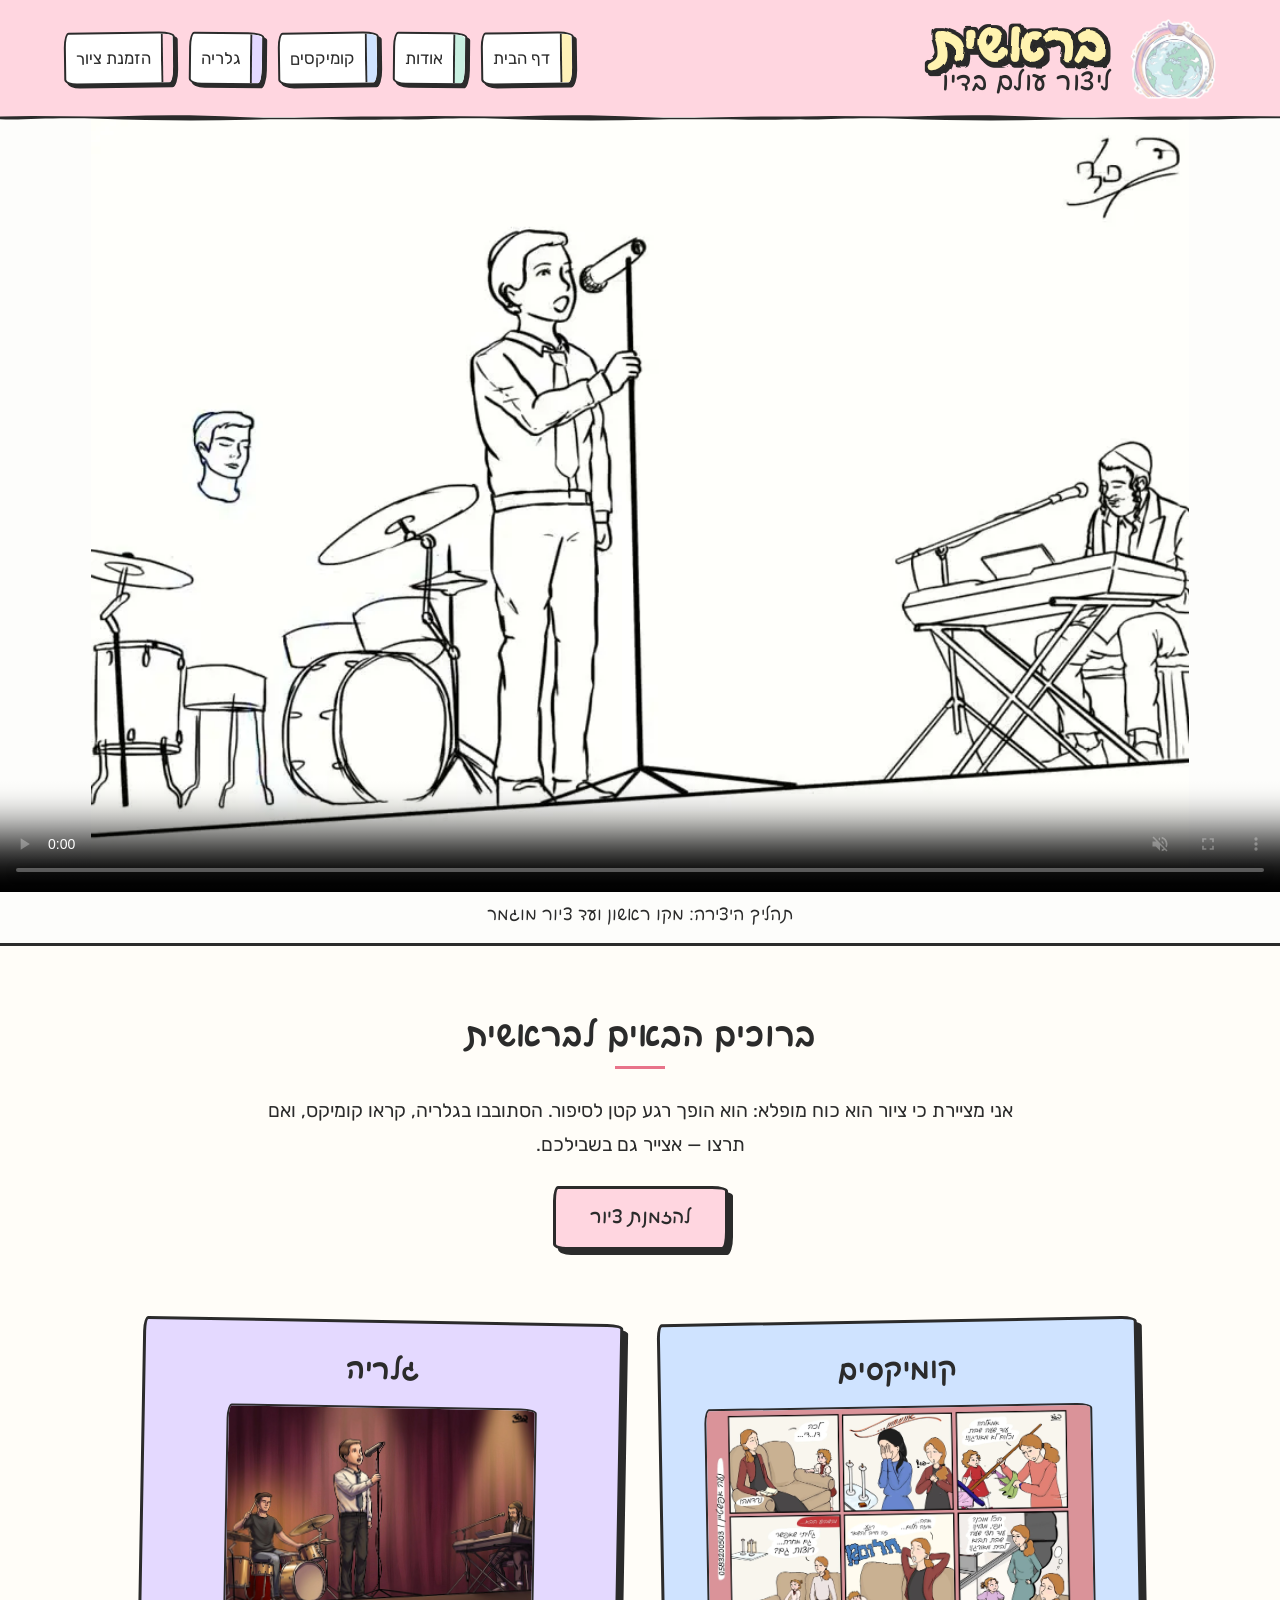
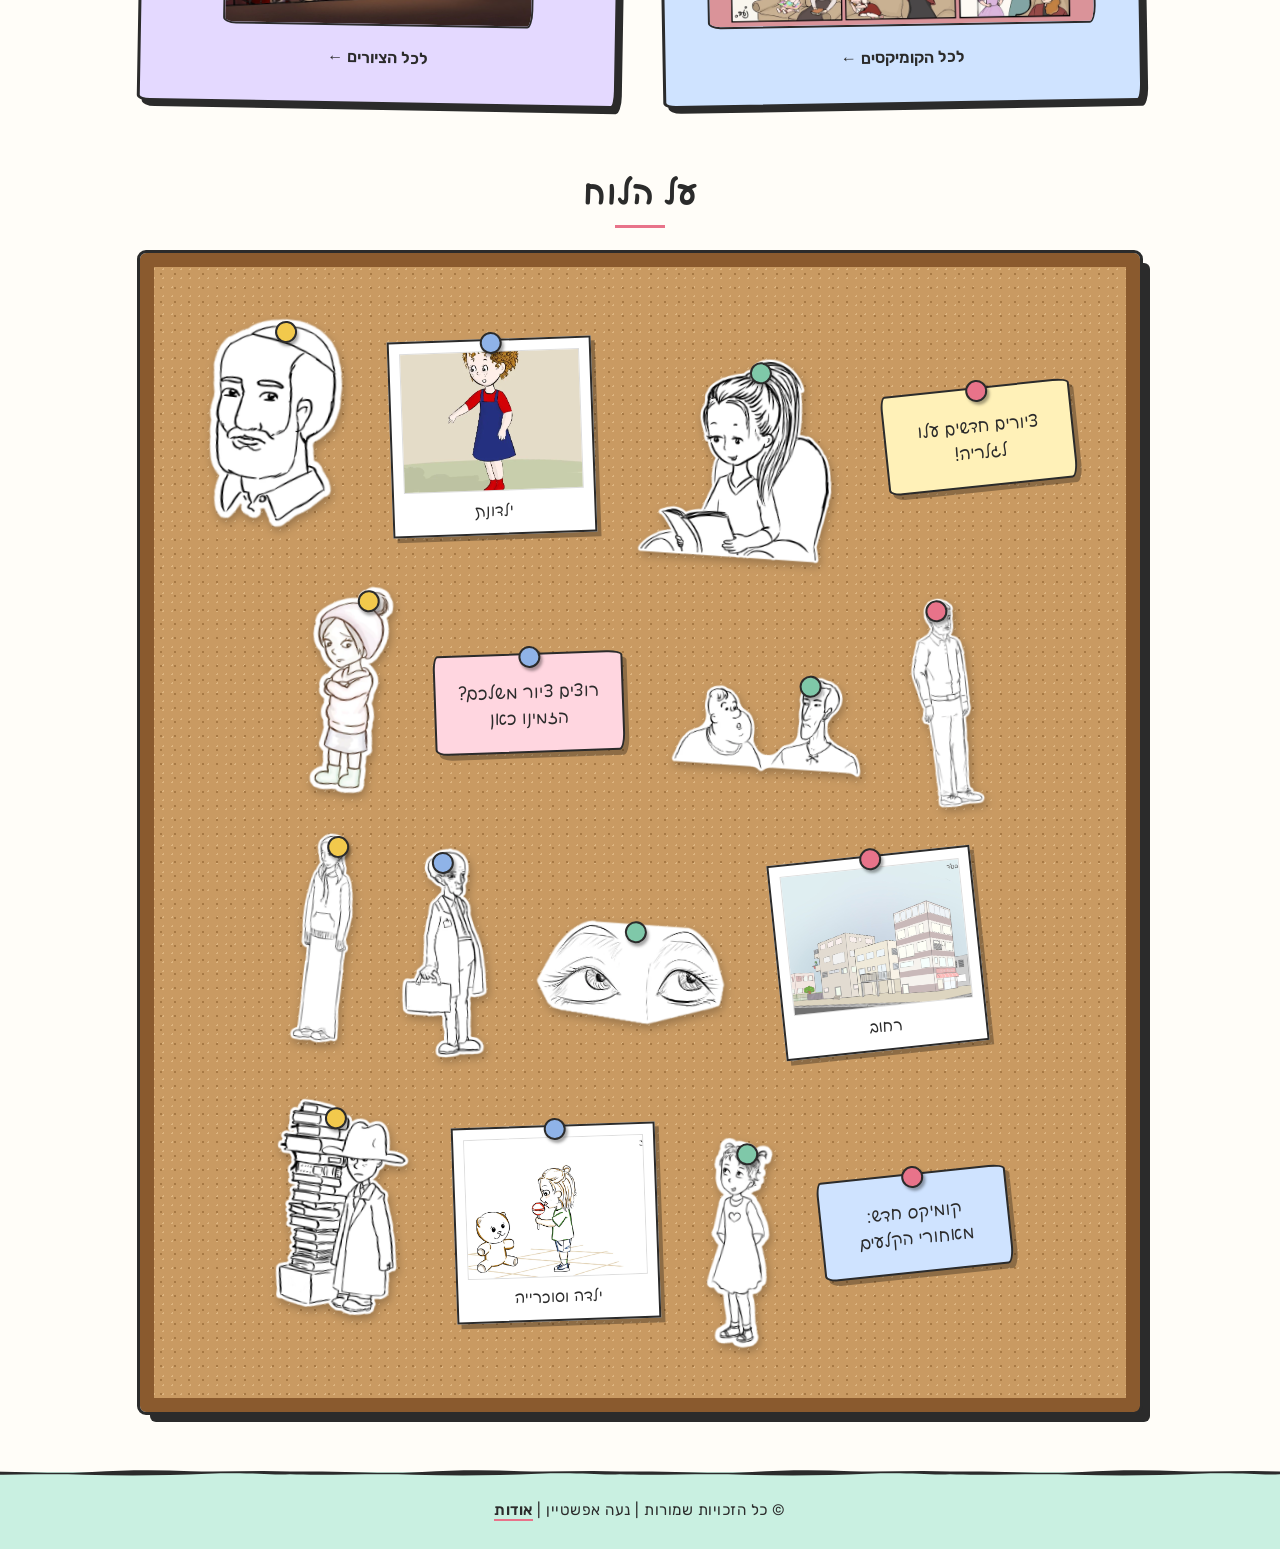
==== commit 682553f1: "video: כיווץ סרטון התהליך והוספת תמונת פתיחה (poster) - process.mp4 כווץ מ-2.4MB ל-1.3MB (960px, ‏30" ====
--- a/index.html
+++ b/index.html
@@ -7,6 +7,8 @@
 
 <!-- ===== head: מידע על הדף. שום דבר כאן לא מוצג בתוך הדף עצמו ===== -->
 <head>
+    
+    <meta name="google-site-verification" content="vTOAwbFmwkOS66a6UIjDbWdQu5T5FKMDB_4ZXGEt1pg" />
     <!-- קידוד התווים: UTF-8 מאפשר להציג עברית ותווים מיוחדים בלי ג'יבריש -->
     <meta charset="UTF-8">
 
@@ -116,8 +118,9 @@
                  autoplay    - מתחיל לבד כשהדף נטען
                  muted       - בלי קול (דפדפנים מאפשרים autoplay רק לסרטון מושתק)
                  loop        - חוזר להתחלה כשהוא נגמר
-                 playsinline - בטלפון מתנגן בתוך הדף ולא פותח מסך מלא -->
-            <video controls autoplay muted loop playsinline>
+                 playsinline - בטלפון מתנגן בתוך הדף ולא פותח מסך מלא
+                 poster      - תמונה שמוצגת מיד, עד שהסרטון נטען (במקום ריבוע ריק) -->
+            <video controls autoplay muted loop playsinline poster="assets/files/process-poster.webp">
                 <!-- source: קובץ הסרטון וסוג הקובץ, כדי שהדפדפן ידע אם הוא יכול לנגן אותו -->
                 <source src="assets/files/process.mp4" type="video/mp4">
                 <!-- הטקסט הזה מוצג רק בדפדפן ישן שלא מכיר את תגית video -->
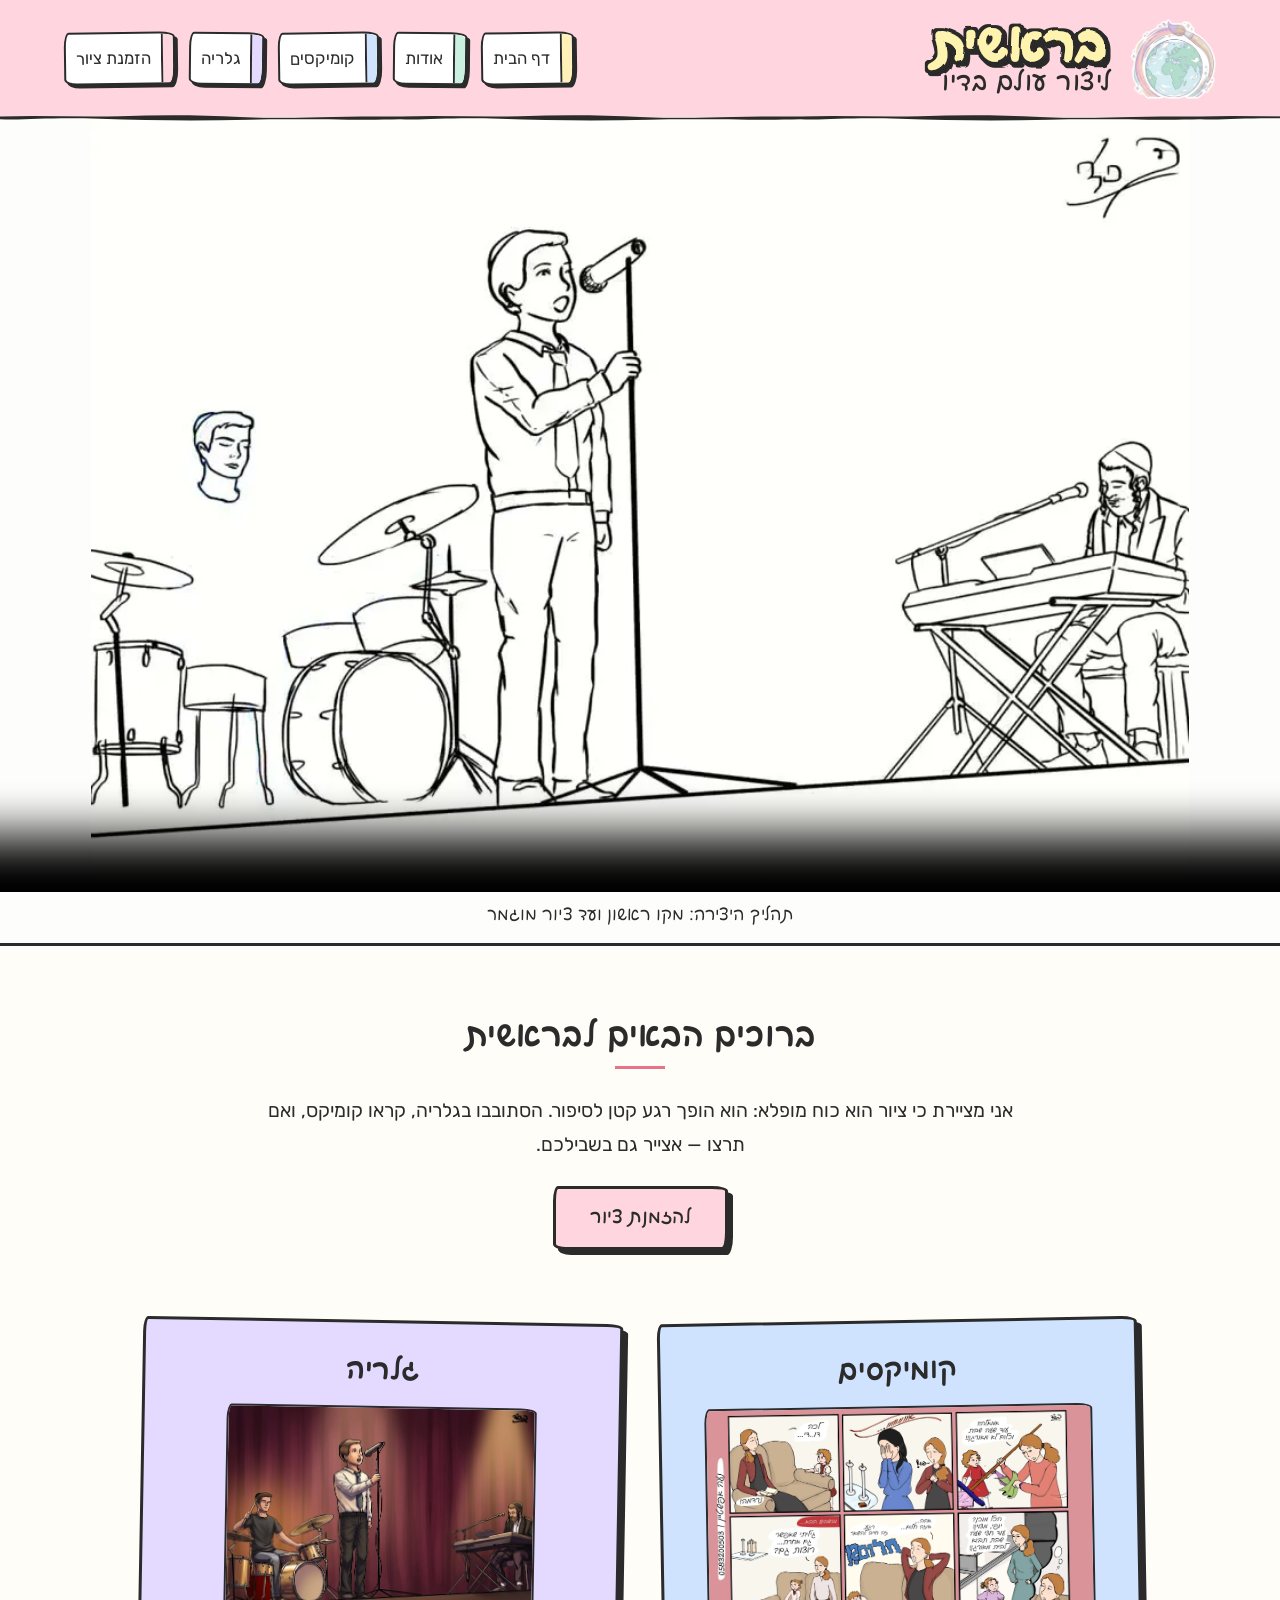
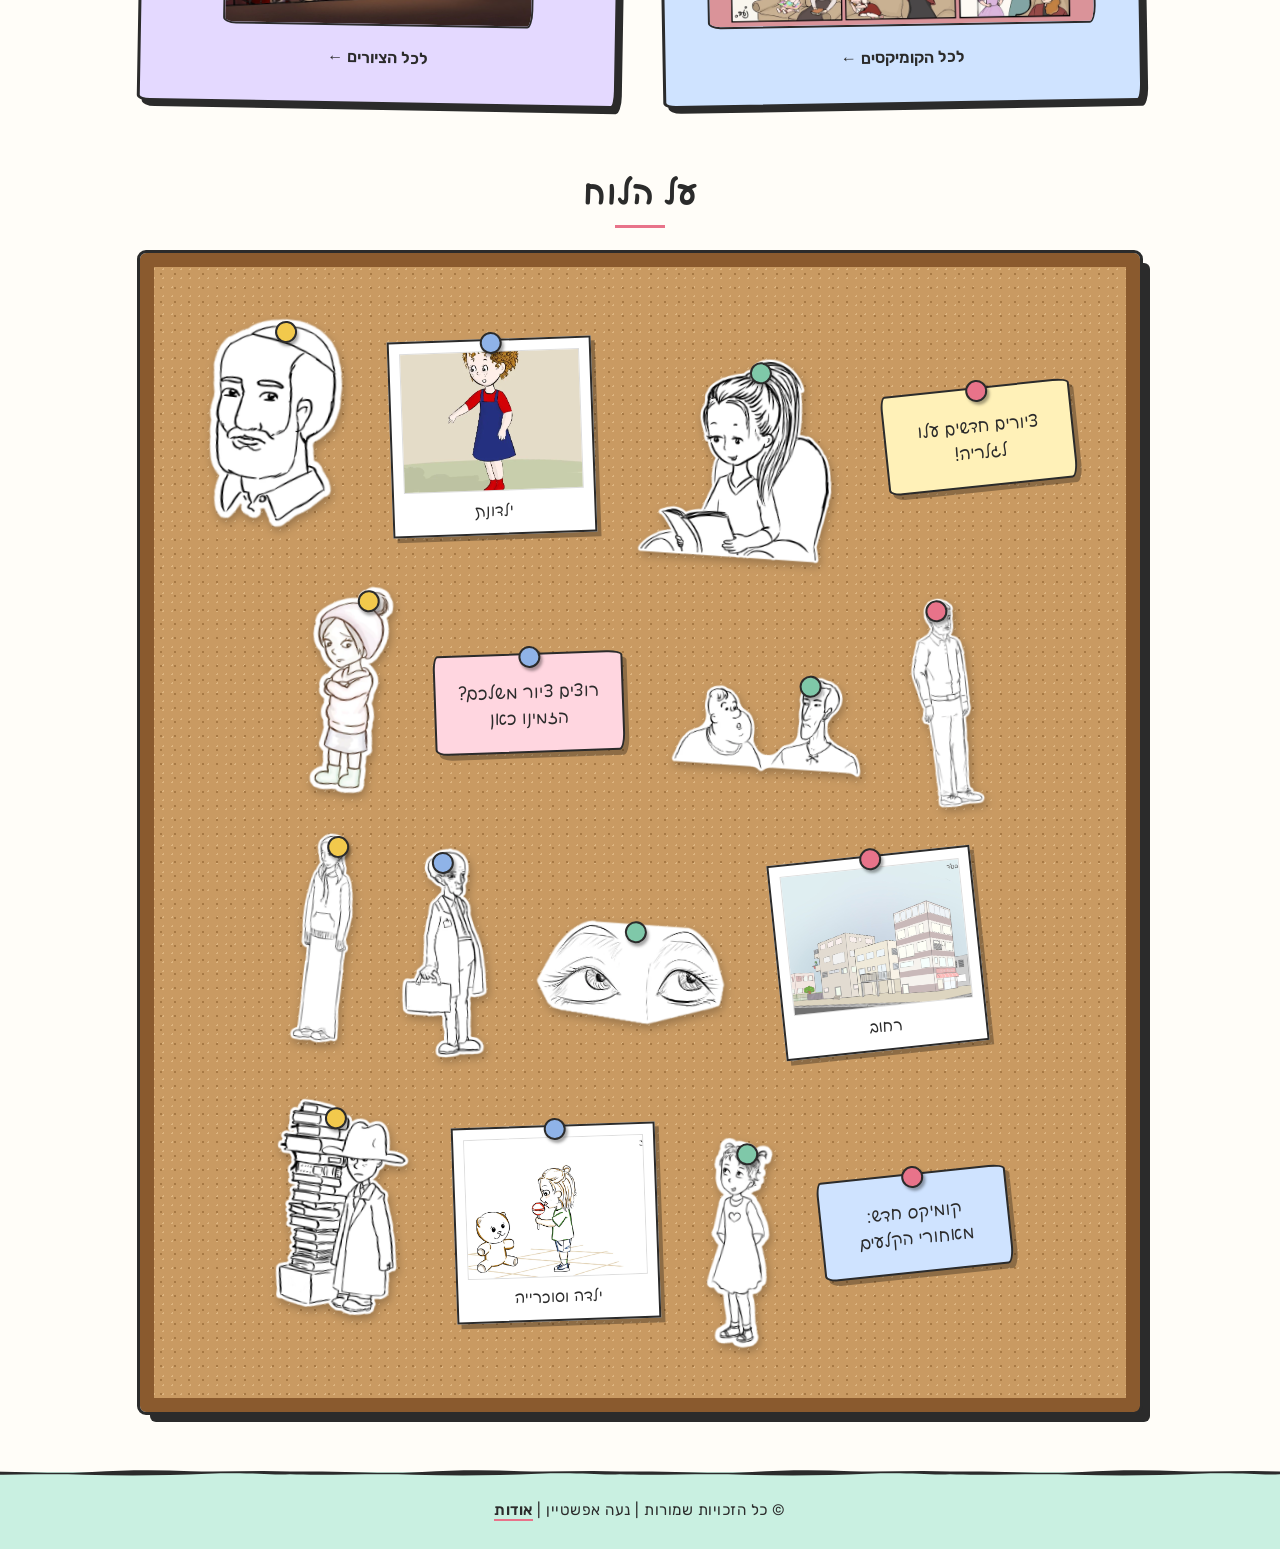
==== commit 19416b10: "SEO: כותרות דפים, טעינה עצלה ותמונות webp - כותרות (title) תיאוריות יותר בדף הבית, אודות, גלריה, קומ" ====
--- a/index.html
+++ b/index.html
@@ -17,7 +17,7 @@
     <meta name="viewport" content="width=device-width, initial-scale=1.0">
 
     <!-- הכותרת שמופיעה בלשונית של הדפדפן -->
-    <title>דף הבית | בראשית</title>
+    <title>בראשית | איורים, קומיקסים ומדבקות – נעה אפשטיין</title>
 
     <!-- description: תיאור קצר של הדף. גוגל מציג אותו בתוצאות החיפוש, מתחת לקישור לאתר.
          לכל דף יש תיאור משלו, שמסביר מה יש בדף הזה דווקא -->
@@ -142,17 +142,18 @@
              כל כרטיס הוא קישור (a) אחד גדול, כך שלחיצה בכל מקום בכרטיס מעבירה לדף.
              הכותרות כאן h2 (ולא h3), כי הכרטיסים לא שייכים לחלק "ברוכים הבאים" שמעליהם:
              הם חלק עצמאי בדף, ולכן הכותרת שלהם באותה דרגה כמו "ברוכים הבאים" ו"על הלוח".
-             ב-CSS: section.cards הוא flex בשורה, ובטלפון עובר לעמודה -->
+             ב-CSS: section.cards הוא flex בשורה, ובטלפון עובר לעמודה
+             loading="lazy": התמונות נטענות רק כשמגיעים אליהן בגלילה, כי הן מתחת לסרטון -->
         <section class="cards">
             <a href="pages/comics.html" class="card">
                 <h2>קומיקסים</h2>
-                <img src="assets/images/comics/shabbat-72.webp" alt="קומיקס שבת" width="1800" height="1013">
+                <img loading="lazy" src="assets/images/comics/shabbat-72.webp" alt="קומיקס שבת" width="1800" height="1013">
                 <!-- span: תגית "ריקה" בלי משמעות, רק כדי לעצב את הטקסט הזה בנפרד -->
                 <span>לכל הקומיקסים ←</span>
             </a>
             <a href="pages/gallery.html" class="card">
                 <h2>גלריה</h2>
-                <img src="assets/images/gallery/stage.jpg" alt="על הבמה" width="1222" height="864">
+                <img loading="lazy" src="assets/images/gallery/stage.jpg" alt="על הבמה" width="1222" height="864">
                 <span>לכל הציורים ←</span>
             </a>
         </section>
@@ -171,26 +172,27 @@
              לפתקים אין משתנים, ולכן הנעץ שלהם במקום ברירת המחדל: באמצע הקצה העליון.
              alt במדבקות: כל מדבקה היא התוכן היחיד של קישור, ולכן ה-alt שלה הוא "שם הקישור":
              מה רואים ולאן הקישור מוביל. בלי alt, לקישור לא היה שם בכלל -
-             קורא מסך היה מקריא רק את הכתובת, וגוגל היה רואה קישור בלי טקסט -->
+             קורא מסך היה מקריא רק את הכתובת, וגוגל היה רואה קישור בלי טקסט
+             loading="lazy" בכל התמונות שעל הלוח: הוא בתחתית הדף, ולכן הן נטענות רק כשגוללים אליו -->
         <section class="board-section">
             <h2>על הלוח</h2>
             <div class="corkboard">
                 <a href="pages/gallery.html" class="pinned note">ציורים חדשים עלו לגלריה!</a>
-                <a href="pages/gallery.html" class="pinned pin-reading-girl"><img src="assets/images/stickers/reading-girl.webp" alt="ילדה קוראת – לגלריה" class="sticker" width="491" height="520"></a>
-                <a href="pages/gallery.html" class="pinned polaroid"><img src="assets/images/gallery/curly-girl.webp" alt="ילדונת" width="595" height="842"><span>ילדונת</span></a>
-                <a href="pages/comics.html" class="pinned pin-bearded-man"><img src="assets/images/stickers/bearded-man.webp" alt="איש עם זקן – לקומיקסים" class="sticker" width="308" height="484"></a>
-                <a href="pages/gallery.html" class="pinned pin-family-father"><img src="assets/images/stickers/family-father.webp" alt="אבא – לגלריה" class="sticker" width="150" height="520"></a>
-                <a href="pages/gallery.html" class="pinned pin-duo"><img src="assets/images/stickers/duo.webp" alt="שתי דמויות – לגלריה" class="sticker" width="520" height="267"></a>
+                <a href="pages/gallery.html" class="pinned pin-reading-girl"><img loading="lazy" src="assets/images/stickers/reading-girl.webp" alt="ילדה קוראת – לגלריה" class="sticker" width="491" height="520"></a>
+                <a href="pages/gallery.html" class="pinned polaroid"><img loading="lazy" src="assets/images/gallery/curly-girl.webp" alt="ילדונת" width="595" height="842"><span>ילדונת</span></a>
+                <a href="pages/comics.html" class="pinned pin-bearded-man"><img loading="lazy" src="assets/images/stickers/bearded-man.webp" alt="איש עם זקן – לקומיקסים" class="sticker" width="308" height="484"></a>
+                <a href="pages/gallery.html" class="pinned pin-family-father"><img loading="lazy" src="assets/images/stickers/family-father.webp" alt="אבא – לגלריה" class="sticker" width="150" height="520"></a>
+                <a href="pages/gallery.html" class="pinned pin-duo"><img loading="lazy" src="assets/images/stickers/duo.webp" alt="שתי דמויות – לגלריה" class="sticker" width="520" height="267"></a>
                 <a href="pages/order.html" class="pinned note pink">רוצים ציור משלכם? הזמינו כאן</a>
-                <a href="pages/gallery.html" class="pinned pin-winter-girl"><img src="assets/images/stickers/winter-girl.webp" alt="ילדה עם כובע – לגלריה" class="sticker" width="193" height="520"></a>
-                <a href="pages/gallery.html" class="pinned polaroid"><img src="assets/images/gallery/street.jpg" alt="רחוב" width="1400" height="990"><span>רחוב</span></a>
-                <a href="pages/comics.html" class="pinned pin-eyes-3"><img src="assets/images/stickers/eyes-3.webp" alt="זוג עיניים – לקומיקסים" class="sticker" width="369" height="199"></a>
-                <a href="pages/gallery.html" class="pinned pin-professor"><img src="assets/images/stickers/professor.webp" alt="פרופסור עם תיק – לגלריה" class="sticker" width="213" height="520"></a>
-                <a href="pages/gallery.html" class="pinned pin-family-mother"><img src="assets/images/stickers/family-mother.webp" alt="אמא – לגלריה" class="sticker" width="123" height="520"></a>
+                <a href="pages/gallery.html" class="pinned pin-winter-girl"><img loading="lazy" src="assets/images/stickers/winter-girl.webp" alt="ילדה עם כובע – לגלריה" class="sticker" width="193" height="520"></a>
+                <a href="pages/gallery.html" class="pinned polaroid"><img loading="lazy" src="assets/images/gallery/street.jpg" alt="רחוב" width="1400" height="990"><span>רחוב</span></a>
+                <a href="pages/comics.html" class="pinned pin-eyes-3"><img loading="lazy" src="assets/images/stickers/eyes-3.webp" alt="זוג עיניים – לקומיקסים" class="sticker" width="369" height="199"></a>
+                <a href="pages/gallery.html" class="pinned pin-professor"><img loading="lazy" src="assets/images/stickers/professor.webp" alt="פרופסור עם תיק – לגלריה" class="sticker" width="213" height="520"></a>
+                <a href="pages/gallery.html" class="pinned pin-family-mother"><img loading="lazy" src="assets/images/stickers/family-mother.webp" alt="אמא – לגלריה" class="sticker" width="123" height="520"></a>
                 <a href="pages/comics.html" class="pinned note blue">קומיקס חדש: מאחורי הקלעים</a>
-                <a href="pages/gallery.html" class="pinned pin-family-toddler"><img src="assets/images/stickers/family-toddler.webp" alt="פעוטה – לגלריה" class="sticker" width="154" height="520"></a>
-                <a href="pages/gallery.html" class="pinned polaroid"><img src="assets/images/gallery/girl-lollipop.jpg" alt="ילדה וסוכרייה" width="1400" height="990"><span>ילדה וסוכרייה</span></a>
-                <a href="pages/gallery.html" class="pinned pin-books-boy"><img src="assets/images/stickers/books-boy.webp" alt="ערימת ספרים – לגלריה" class="sticker" width="331" height="520"></a>
+                <a href="pages/gallery.html" class="pinned pin-family-toddler"><img loading="lazy" src="assets/images/stickers/family-toddler.webp" alt="פעוטה – לגלריה" class="sticker" width="154" height="520"></a>
+                <a href="pages/gallery.html" class="pinned polaroid"><img loading="lazy" src="assets/images/gallery/girl-lollipop.jpg" alt="ילדה וסוכרייה" width="1400" height="990"><span>ילדה וסוכרייה</span></a>
+                <a href="pages/gallery.html" class="pinned pin-books-boy"><img loading="lazy" src="assets/images/stickers/books-boy.webp" alt="ערימת ספרים – לגלריה" class="sticker" width="331" height="520"></a>
             </div>
         </section>
 
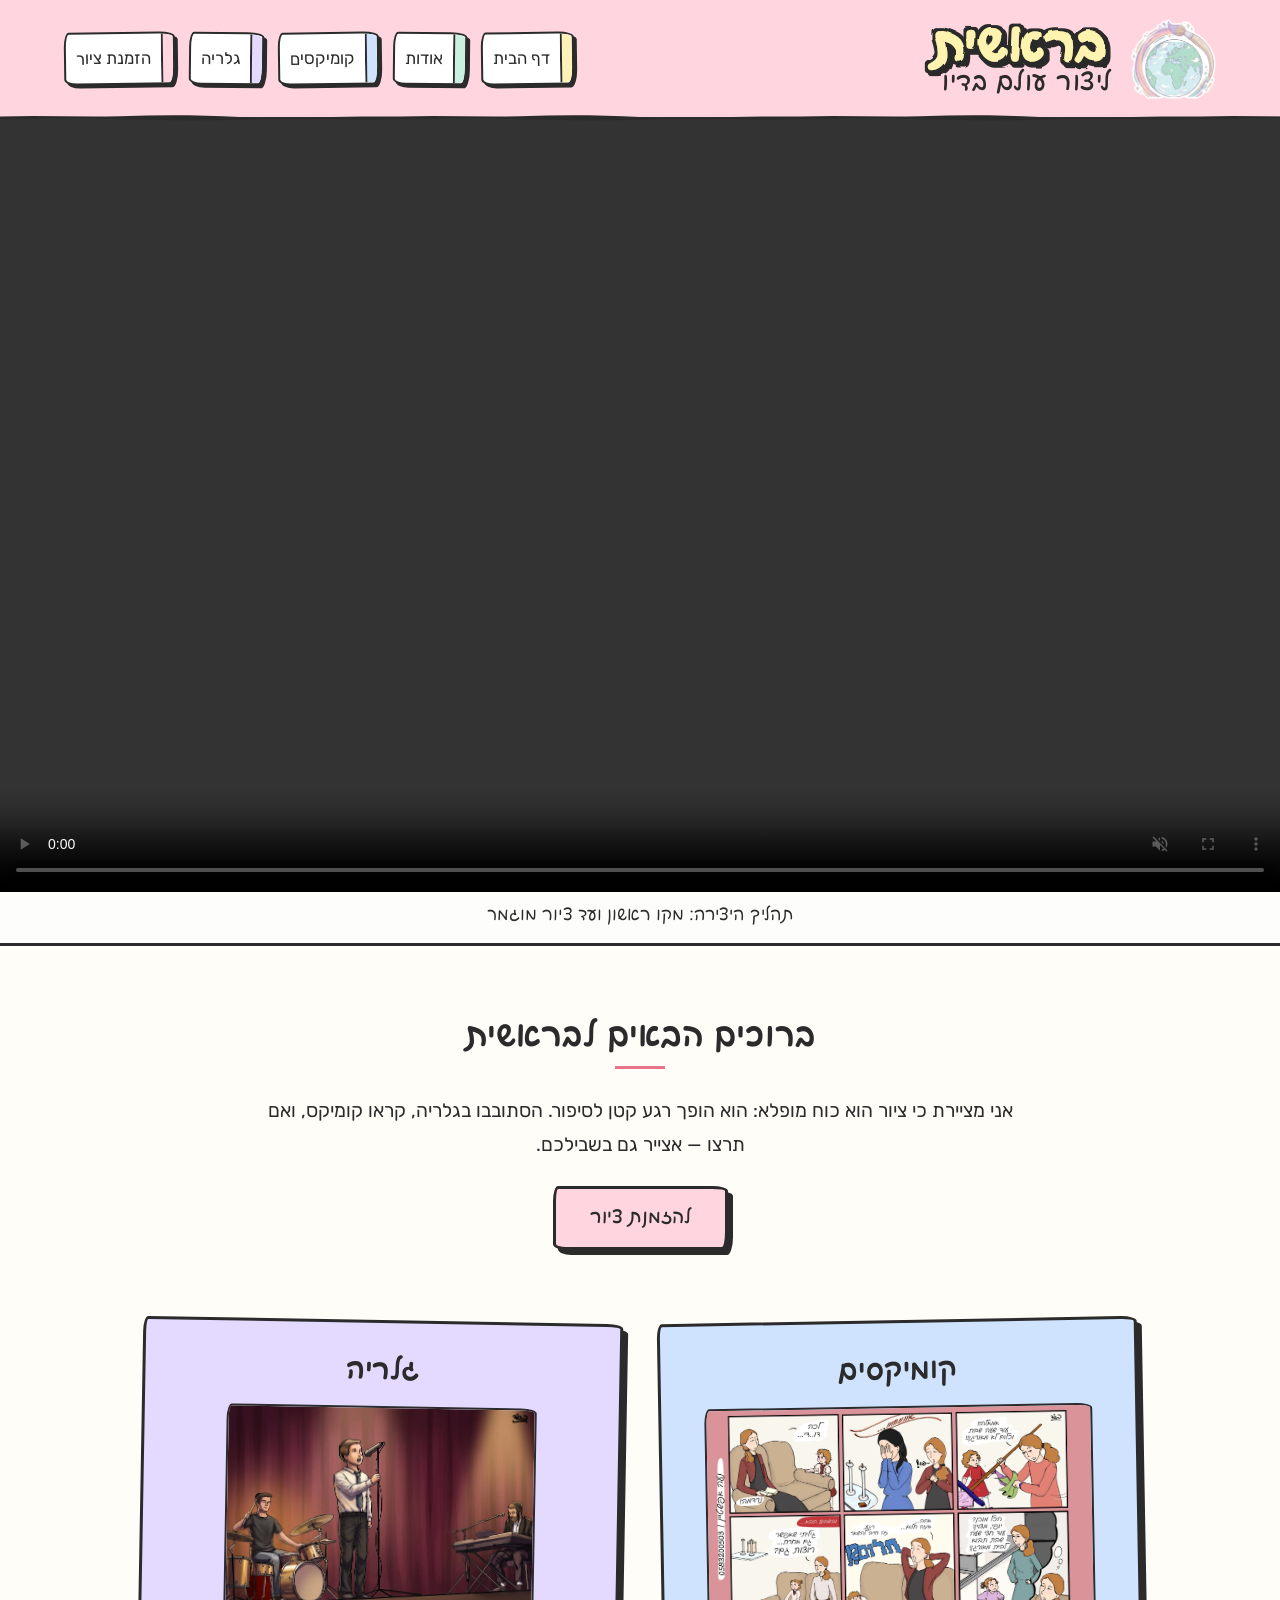
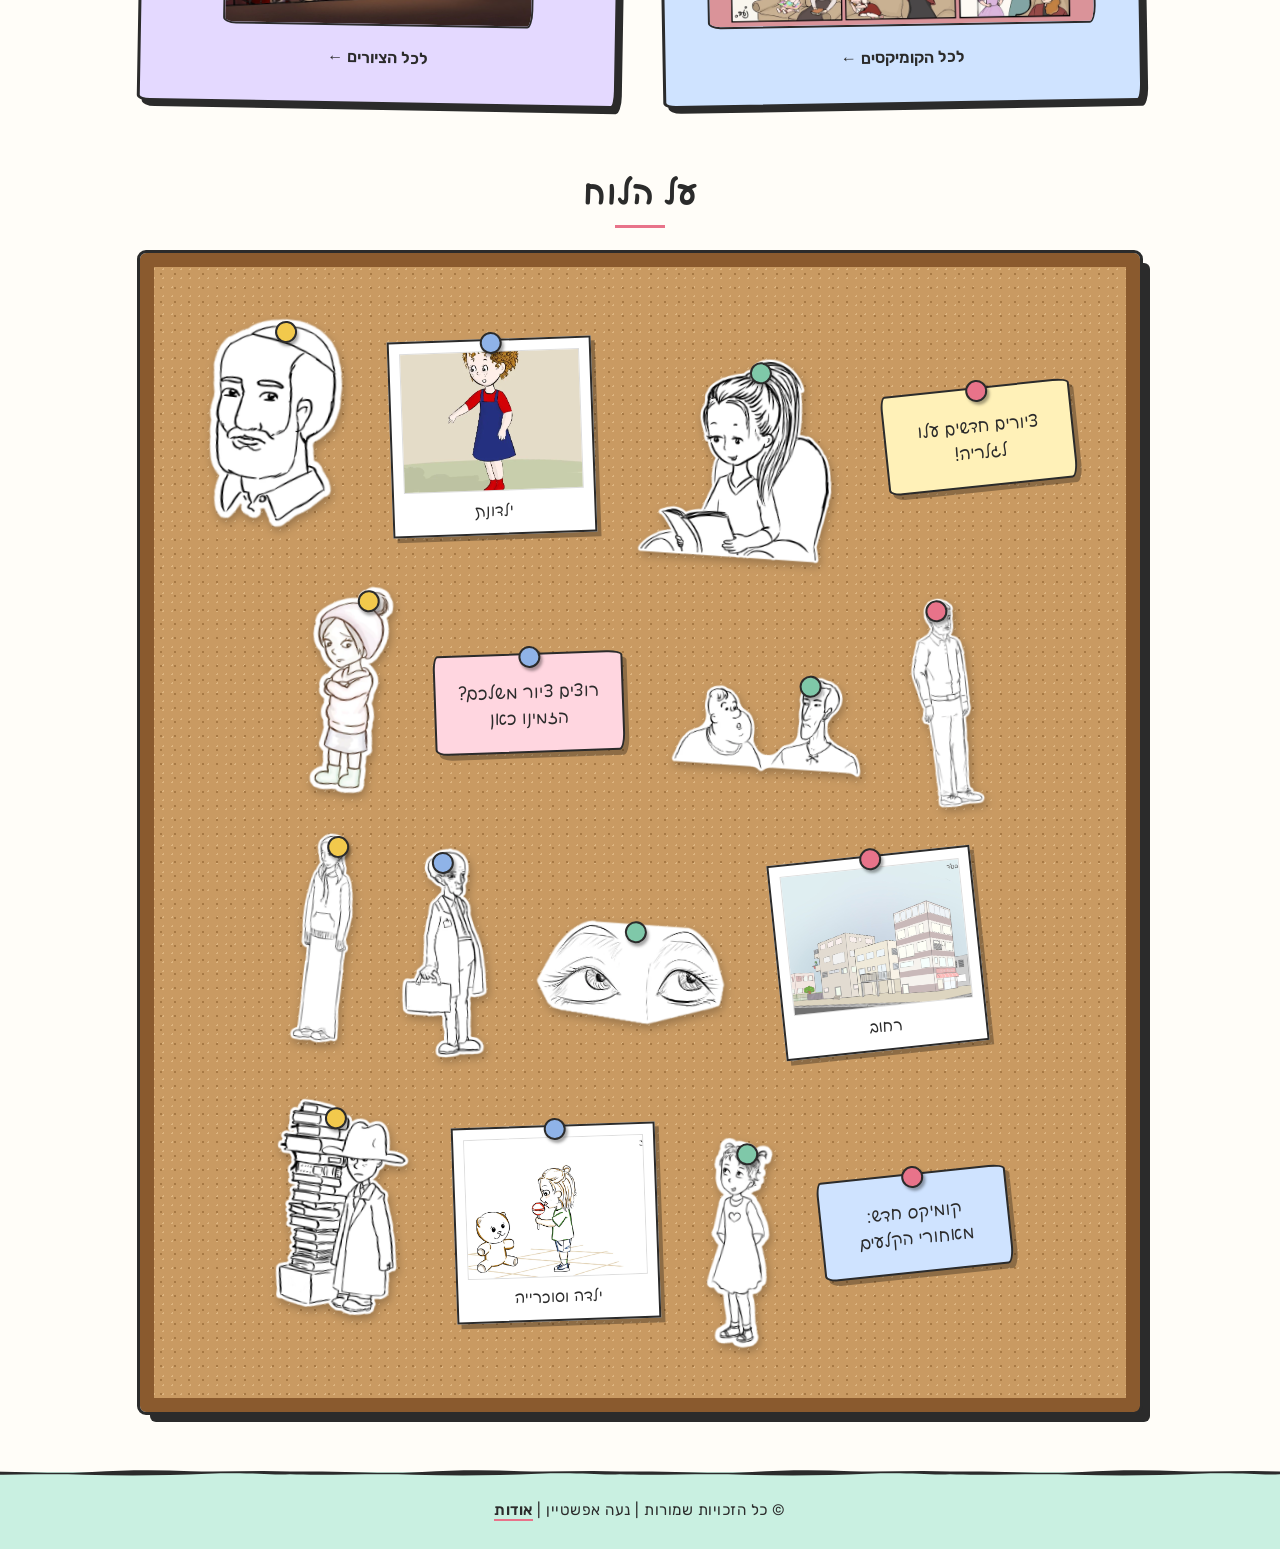
==== commit b35f0091: "SEO: descriptive page titles, lazy loading and webp images - More descriptive <title> on the home, a" ====
--- a/index.html
+++ b/index.html
@@ -118,9 +118,8 @@
                  autoplay    - מתחיל לבד כשהדף נטען
                  muted       - בלי קול (דפדפנים מאפשרים autoplay רק לסרטון מושתק)
                  loop        - חוזר להתחלה כשהוא נגמר
-                 playsinline - בטלפון מתנגן בתוך הדף ולא פותח מסך מלא
-                 poster      - תמונה שמוצגת מיד, עד שהסרטון נטען (במקום ריבוע ריק) -->
-            <video controls autoplay muted loop playsinline poster="assets/files/process-poster.webp">
+                 playsinline - בטלפון מתנגן בתוך הדף ולא פותח מסך מלא -->
+            <video controls autoplay muted loop playsinline>
                 <!-- source: קובץ הסרטון וסוג הקובץ, כדי שהדפדפן ידע אם הוא יכול לנגן אותו -->
                 <source src="assets/files/process.mp4" type="video/mp4">
                 <!-- הטקסט הזה מוצג רק בדפדפן ישן שלא מכיר את תגית video -->
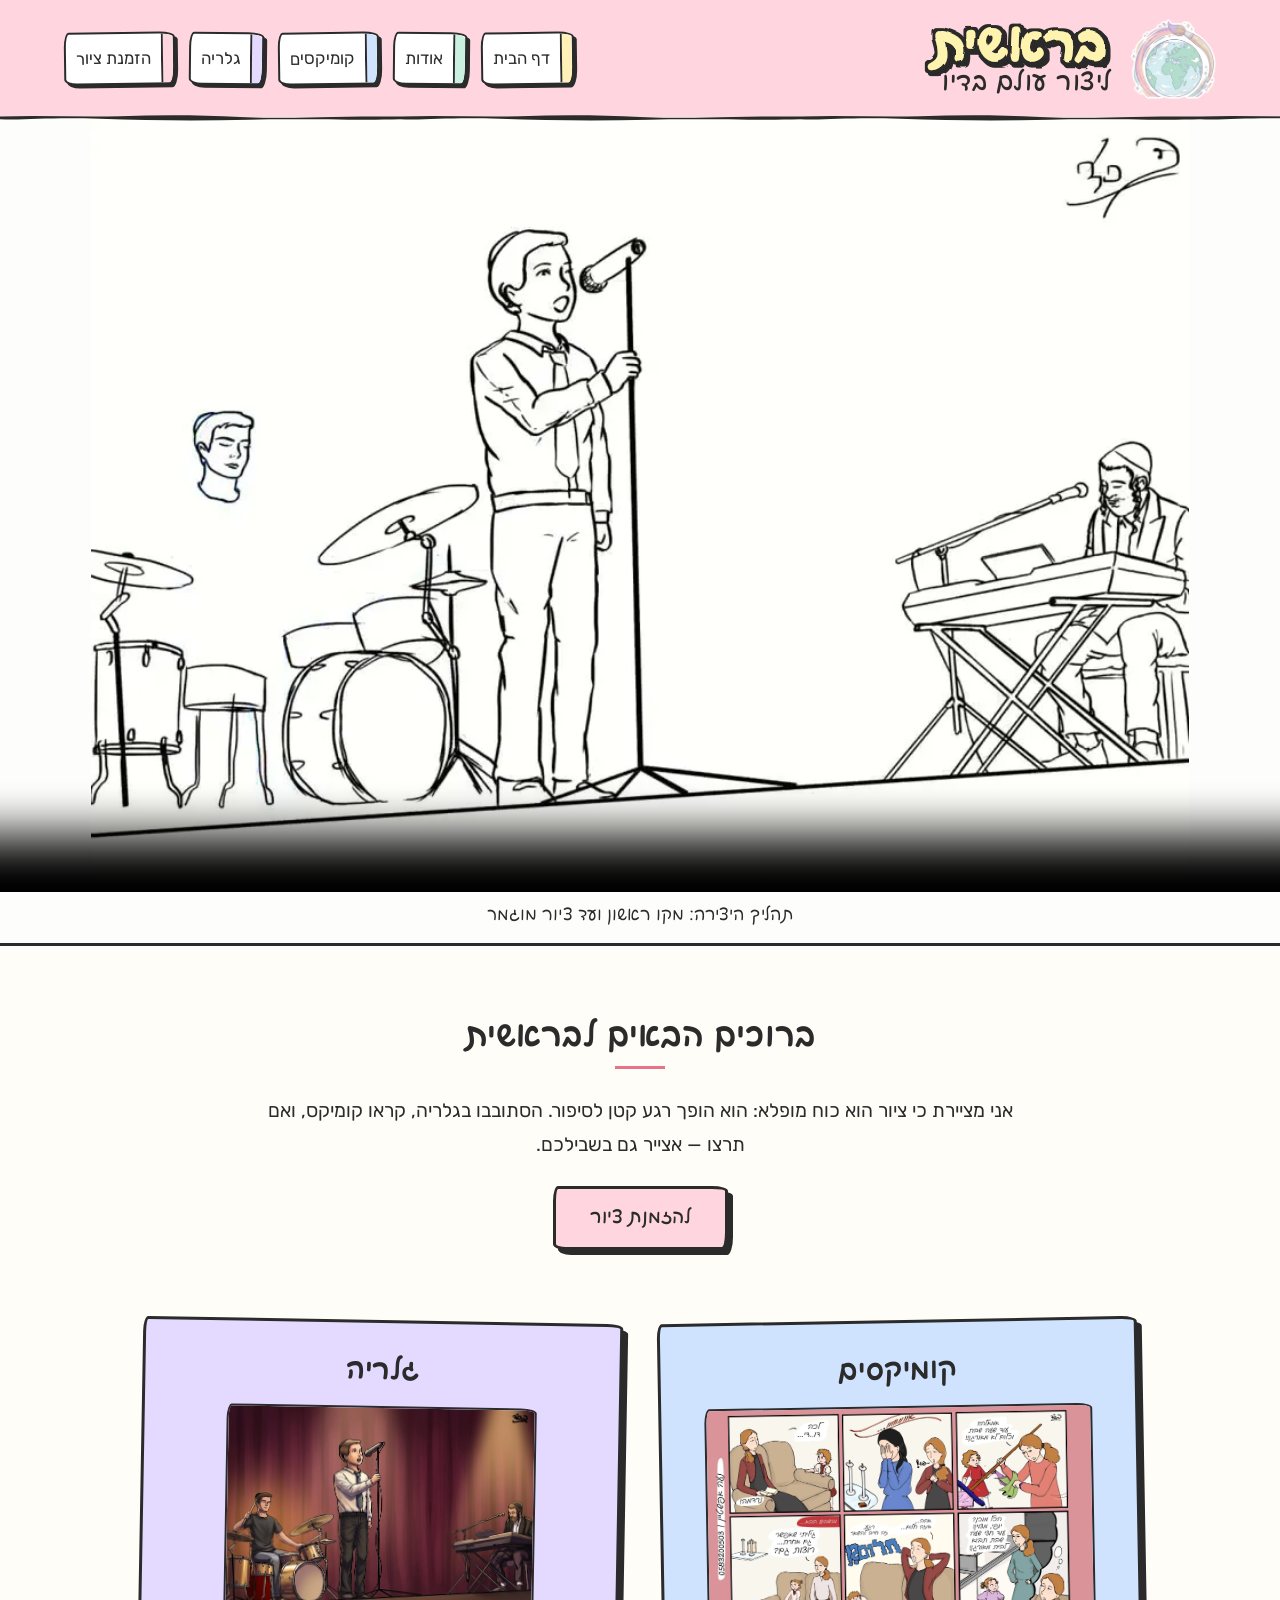
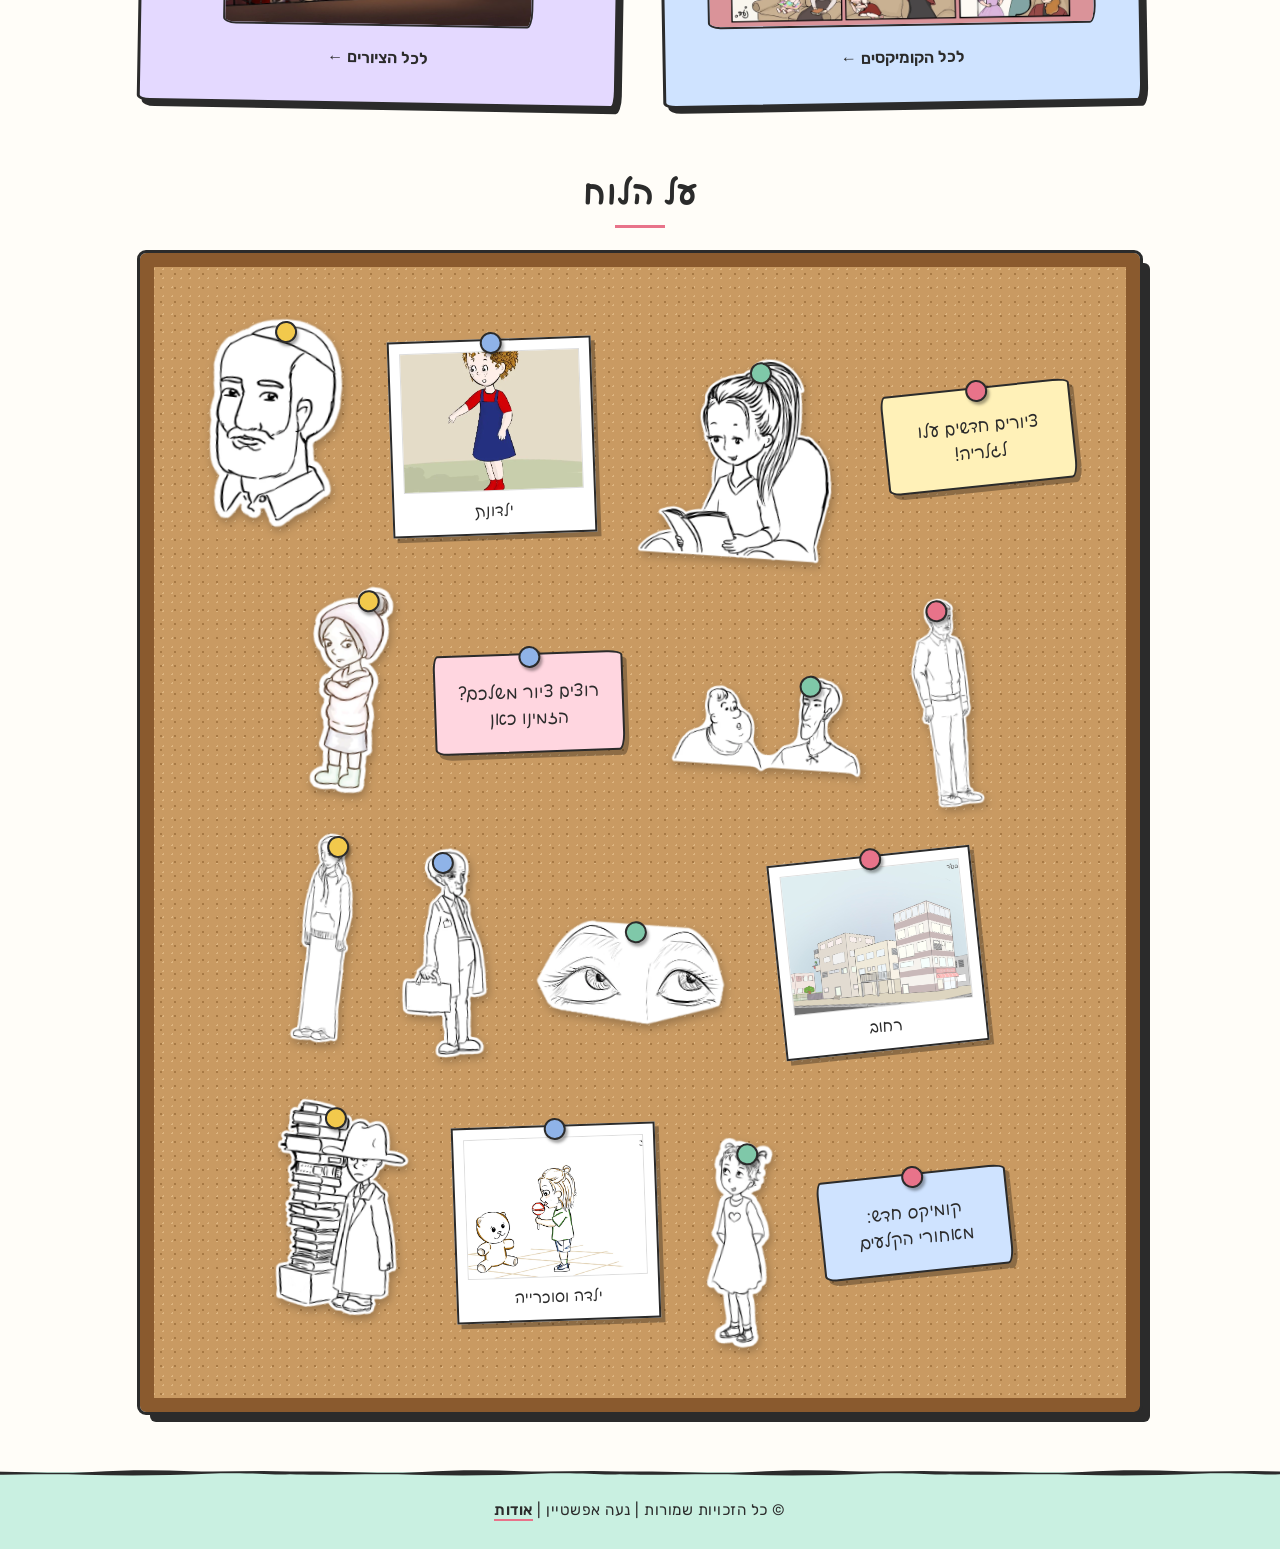
==== commit 104900a6: "Merge branch 'main' of https://github.com/noaEpshtein/Bereshit # Conflicts: #	assets/images/comics/r" ====
--- a/index.html
+++ b/index.html
@@ -118,8 +118,9 @@
                  autoplay    - מתחיל לבד כשהדף נטען
                  muted       - בלי קול (דפדפנים מאפשרים autoplay רק לסרטון מושתק)
                  loop        - חוזר להתחלה כשהוא נגמר
-                 playsinline - בטלפון מתנגן בתוך הדף ולא פותח מסך מלא -->
-            <video controls autoplay muted loop playsinline>
+                 playsinline - בטלפון מתנגן בתוך הדף ולא פותח מסך מלא
+                 poster      - תמונה שמוצגת מיד, עד שהסרטון נטען (במקום ריבוע ריק) -->
+            <video controls autoplay muted loop playsinline poster="assets/files/process-poster.webp">
                 <!-- source: קובץ הסרטון וסוג הקובץ, כדי שהדפדפן ידע אם הוא יכול לנגן אותו -->
                 <source src="assets/files/process.mp4" type="video/mp4">
                 <!-- הטקסט הזה מוצג רק בדפדפן ישן שלא מכיר את תגית video -->
